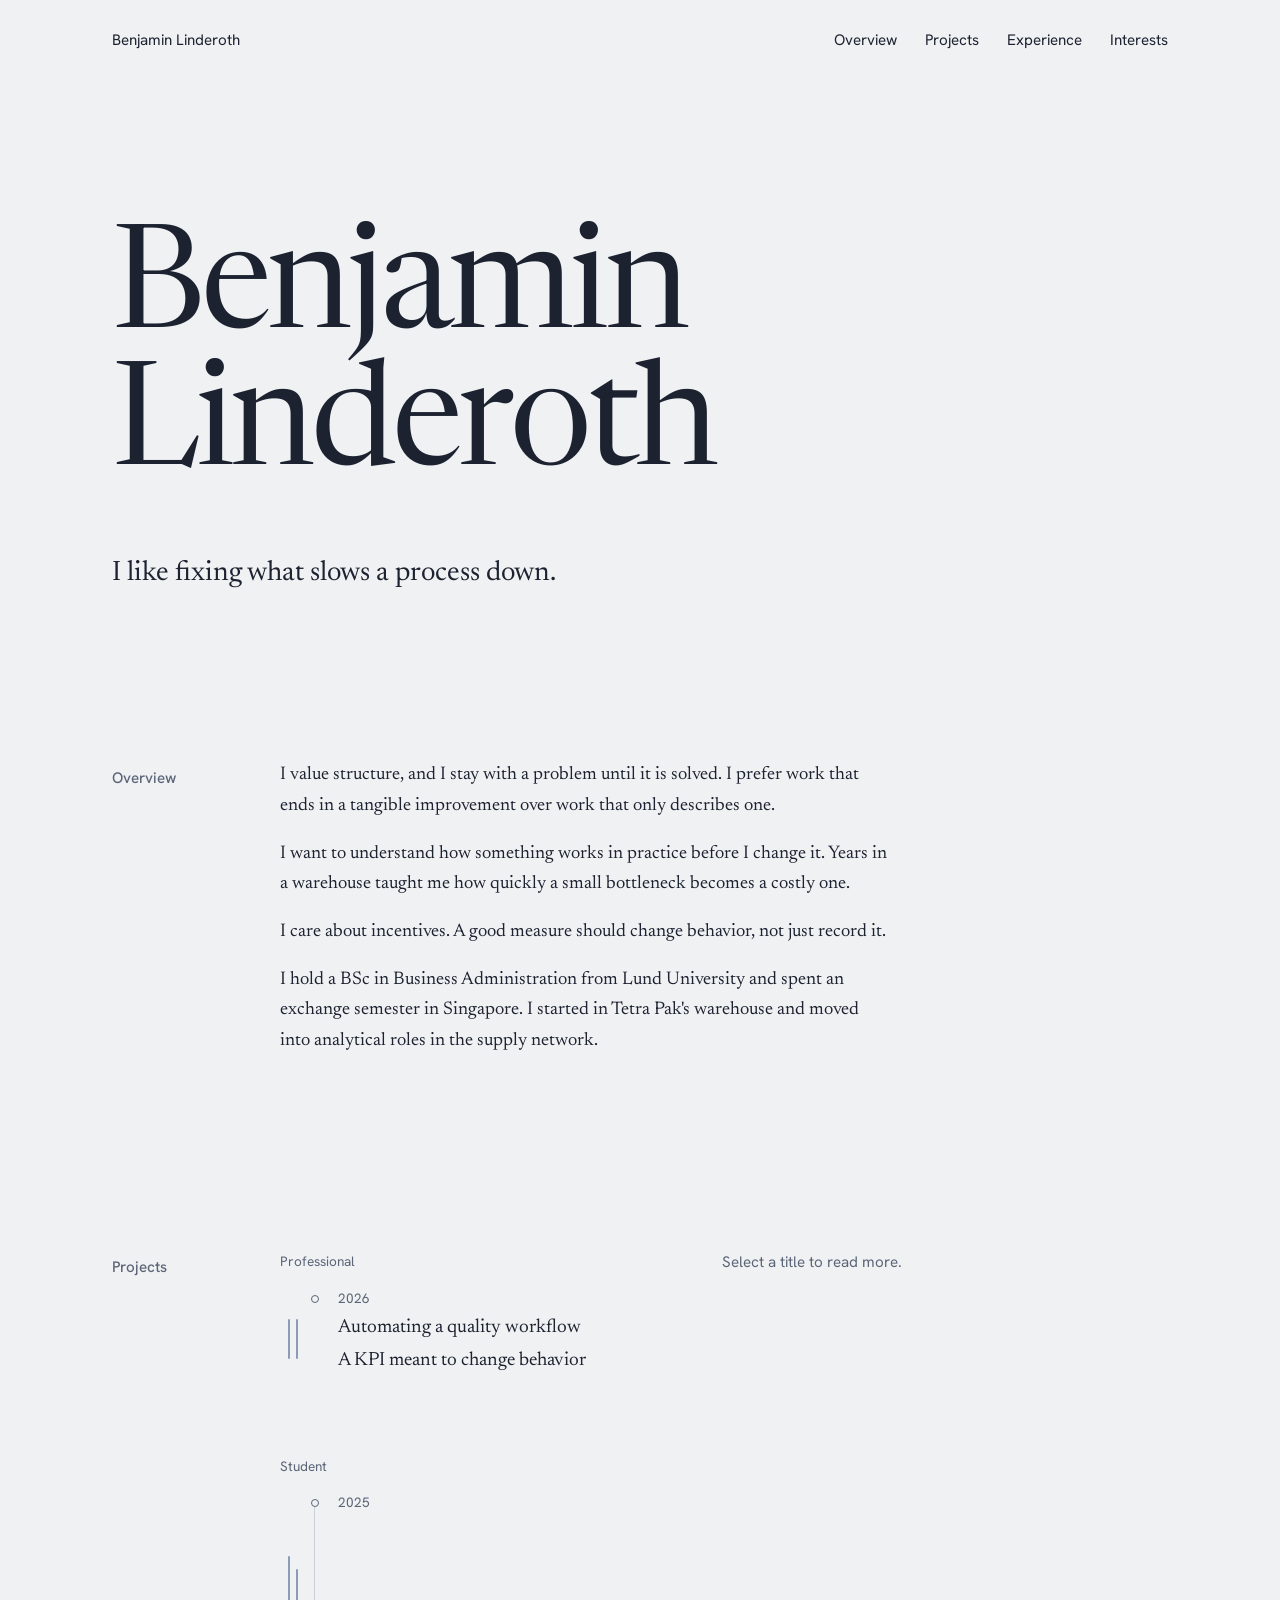
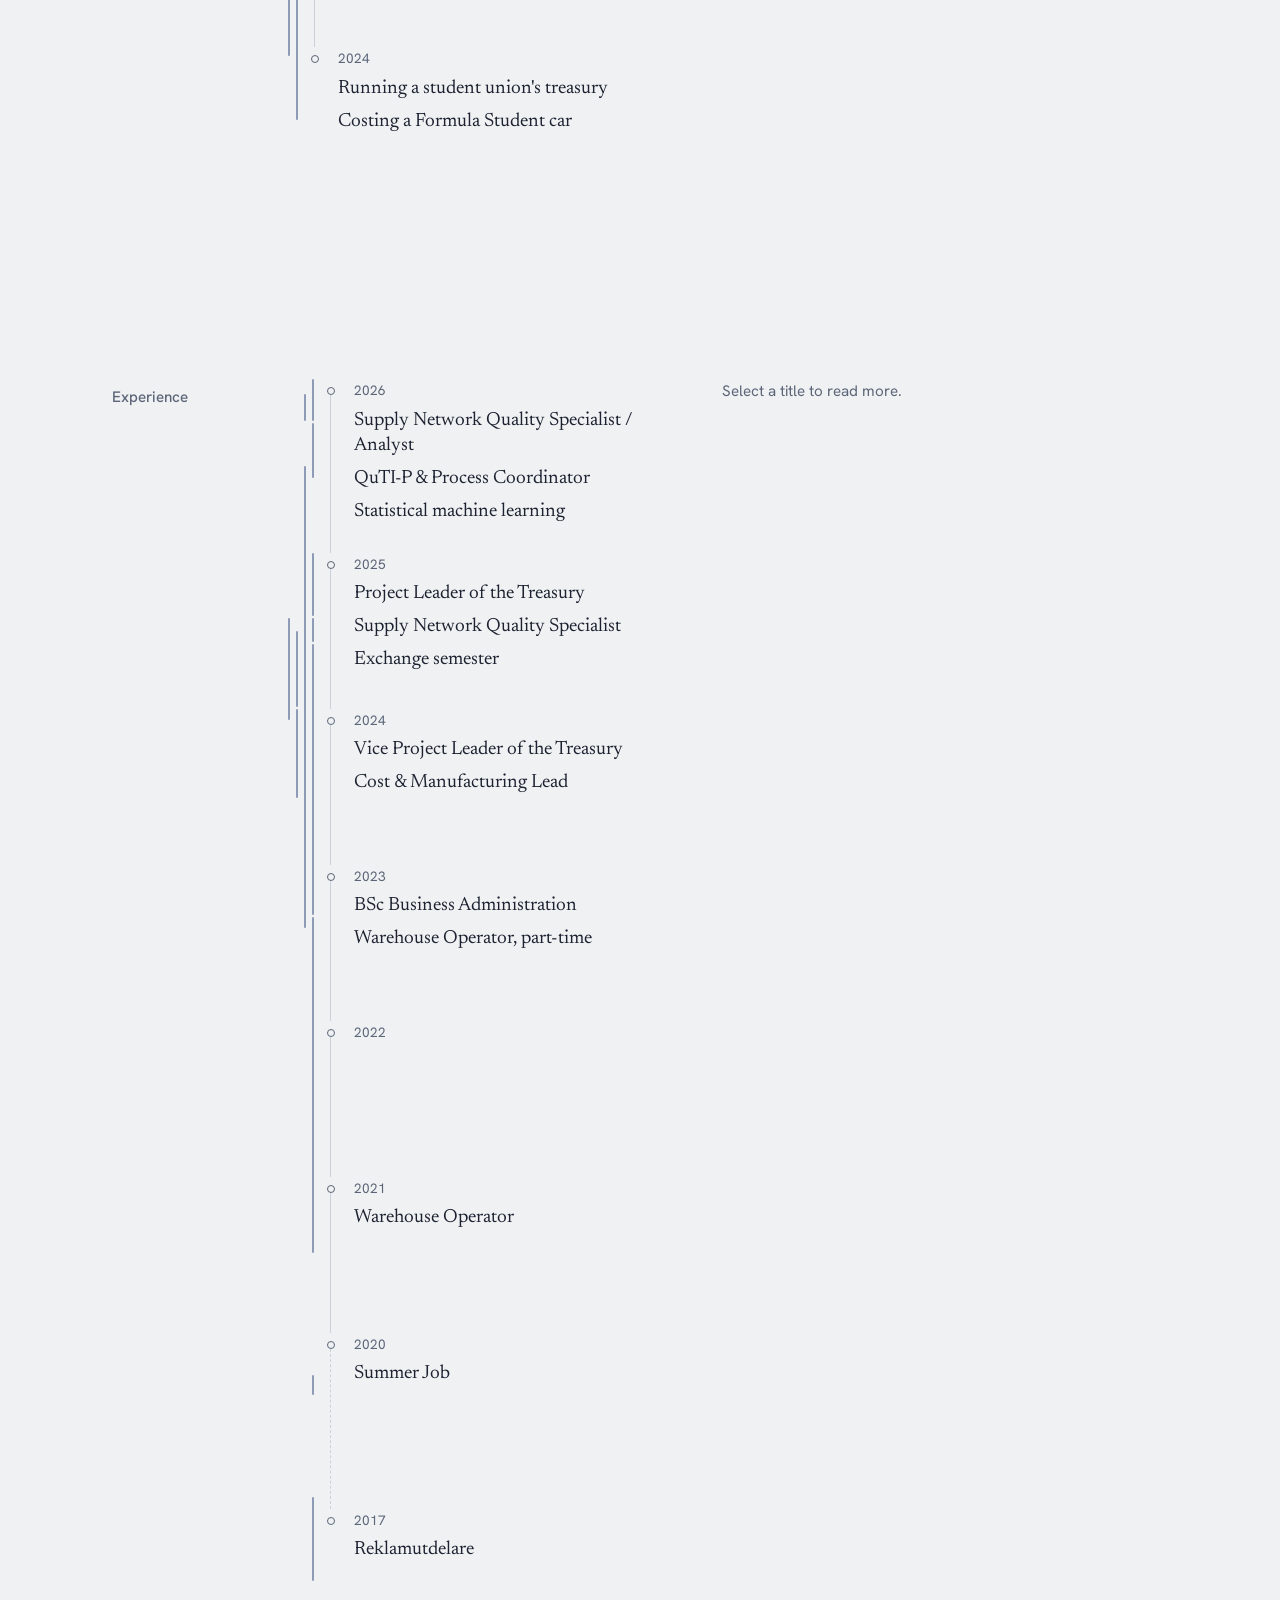
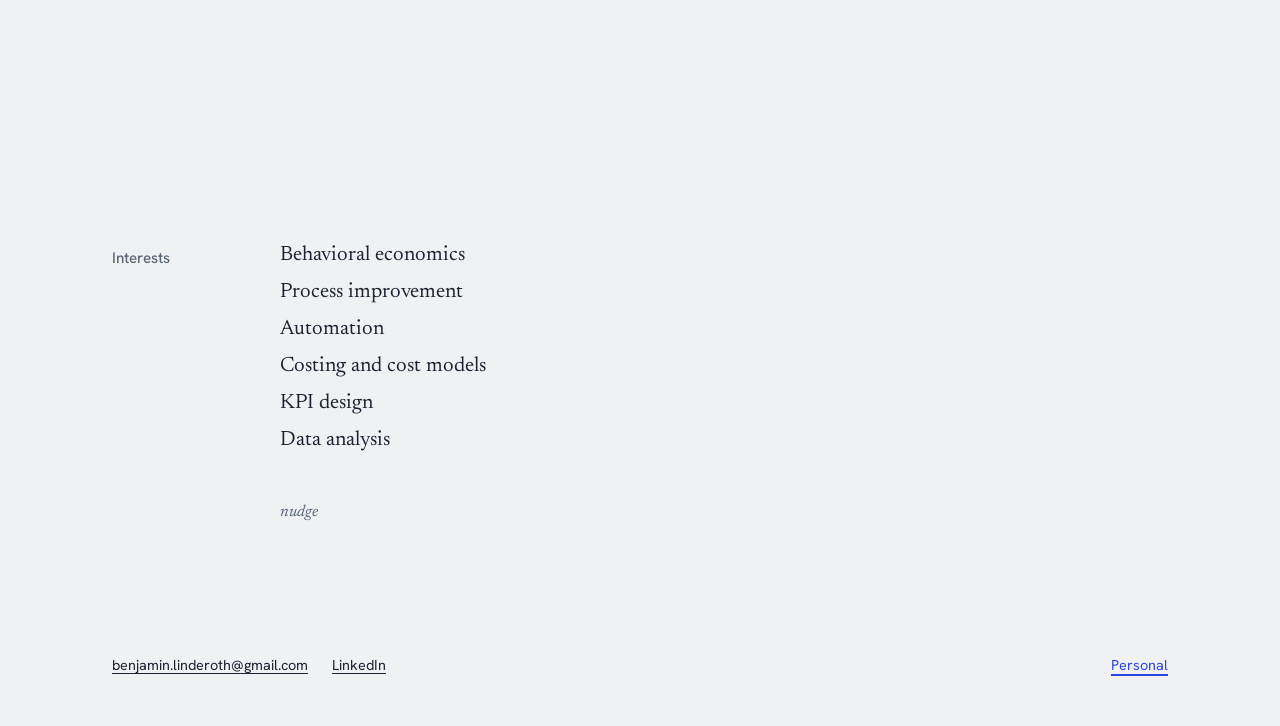
==== index.html @ 878a8398 "Add files via upload" ====
<!DOCTYPE html>
<html lang="en">
<head>
<meta charset="utf-8">
<meta name="viewport" content="width=device-width, initial-scale=1">
<title>Benjamin Linderoth</title>
<meta name="description" content="Benjamin Linderoth. Business Administration graduate working with processes, costing and automation.">

<link rel="preconnect" href="https://fonts.googleapis.com">
<link rel="preconnect" href="https://fonts.gstatic.com" crossorigin>
<link href="https://fonts.googleapis.com/css2?family=Hanken+Grotesk:wght@400;500&family=Newsreader:ital,opsz,wght@0,6..72,300..700;1,6..72,300..700&display=swap" rel="stylesheet">
<link rel="stylesheet" href="style.css">
</head>

<body data-page="home">
<a class="skip" href="#overview">Skip to content</a>
<div class="ring" aria-hidden="true"><i></i></div>

<header>
  <div class="wrap">
    <a href="#top">Benjamin Linderoth</a>
    <nav aria-label="Main">
      <a href="#overview">Overview</a>
      <a href="#projects">Projects</a>
      <a href="#experience">Experience</a>
      <a href="#interests">Interests</a>
    </nav>
  </div>
</header>

<main id="top">
  <section class="hero">
    <div class="wrap">
      <h1 class="name" aria-label="Benjamin Linderoth" data-split>
        <span class="line">Benjamin</span>
        <span class="line">Linderoth</span>
      </h1>
      <p class="lede">I like fixing what slows a process down.</p>
    </div>
  </section>

  <!-- 1. OVERVIEW -->
  <section class="sec" id="overview">
    <div class="wrap">
      <h2>Overview</h2>
      <div class="prose">
        <p>I value structure, and I stay with a problem until it is solved. I prefer work that ends in a tangible improvement over work that only describes one.</p>
        <p>I want to understand how something works in practice before I change it. Years in a warehouse taught me how quickly a small bottleneck becomes a costly one.</p>
        <p>I care about incentives. A good measure should change behavior, not just record it.</p>
        <p>I hold a BSc in Business Administration from Lund University and spent an exchange semester in Singapore. I started in Tetra Pak's warehouse and moved into analytical roles in the supply network.</p>
      </div>
    </div>
  </section>

  <!-- 2. PROJECTS
       Each title needs data-start="YYYY-MM" and data-end="YYYY-MM" (or "present").
       A year with no titles still needs its row, so the duration lines have somewhere to run. -->
  <section class="sec" id="projects">
    <div class="wrap">
      <h2>Projects</h2>
      <div class="panes" data-pane-group>
        <div>
          <p class="group-label">Professional</p>
          <div class="tl-wrap">
          <ol class="tl scaled">
            <li class="tl-year" data-year="2026">
              <p class="tl-label">2026</p>
              <ul class="items">
                <li>
                  <button class="item" aria-expanded="false" aria-controls="d-automation" data-start="2026-06" data-end="2026-09">Automating a quality workflow</button>
                  <div class="detail" id="d-automation">
                  <h3>Automating a quality workflow</h3>
                  <p class="where">Tetra Pak, Supply Network Quality, Jun to Sep 2026</p>
                  <p>One step in the quality workflow was manual and kept producing input errors. On my own initiative I built a script in Python and SAP GUI that removed it.</p>
                  <p>I tested it through several iterations before my colleagues started using it daily. It saves about 40 minutes a day, an estimated SEK 80,000 a year.</p>
              </div>
                </li>
                <li>
                  <button class="item" aria-expanded="false" aria-controls="d-kpi" data-start="2026-06" data-end="2026-09">A KPI meant to change behavior</button>
                  <div class="detail" id="d-kpi">
                  <h3>A KPI meant to change behavior</h3>
                  <p class="where">Tetra Pak, Supply Network Quality, Jun to Sep 2026</p>
                  <p>I mapped the process flow and proposed a new KPI for operators, grounded in behavioral economics. The goal was to raise quality awareness rather than just track a metric.</p>
                  <p>The thinking owes a lot to <em>Nudge</em> by Thaler and Sunstein.</p>
              </div>
                </li>
              </ul>
            </li>
          </ol>
          </div>

          <p class="group-label later">Student</p>
          <div class="tl-wrap">
          <ol class="tl scaled">
            <li class="tl-year" data-year="2025">
              <p class="tl-label">2025</p>
            </li>
            <li class="tl-year" data-year="2024">
              <p class="tl-label">2024</p>
              <ul class="items">
                <li>
                  <button class="item" aria-expanded="false" aria-controls="d-treasury" data-start="2024-06" data-end="2025-06">Running a student union's treasury</button>
                  <div class="detail" id="d-treasury">
                  <h3>Running a student union's treasury</h3>
                  <p class="where">LundaEkonomerna, the Treasury, Jun 2024 to Jun 2025</p>
                  <p>I started as Vice Project Leader in June 2024 and took over as Project Leader in January 2025.</p>
                  <p>I led a team of five handling daily finances, budget tracking and internal controls in Fortnox, for a student union with SEK 10 million in annual revenue.</p>
                  <p>I also started moving the internal documents from Swedish to English, to open the committee to international students.</p>
              </div>
                </li>
                <li>
                  <button class="item" aria-expanded="false" aria-controls="d-formula" data-start="2024-12" data-end="2025-07">Costing a Formula Student car</button>
                  <div class="detail" id="d-formula">
                  <h3>Costing a Formula Student car</h3>
                  <p class="where">Lund Formula Student, Cost &amp; Manufacturing Lead, Dec 2024 to Jul 2025</p>
                  <p>In a team of three, I was mainly responsible for the financial cost models of the 2025 car: 10 sub-assemblies, 460 process steps and 27 manufacturing types.</p>
                  <p>The team's Cost &amp; Manufacturing score rose 20% from the year before. We ranked 10 of 44 at Formula Student Netherlands and 11 of 53 at Formula Student Czech.</p>
              </div>
                </li>
              </ul>
            </li>
          </ol>
          </div>
        </div>
        <div class="pane" aria-live="polite">
          <p class="pane-empty">Select a title to read more.</p>
        </div>
      </div>
    </div>
  </section>

  <!-- 3. EXPERIENCE
       Same format as Projects. -->
  <section class="sec" id="experience">
    <div class="wrap">
      <h2>Experience</h2>
      <div class="panes" data-pane-group>
        <div class="tl-wrap">
        <ol class="tl scaled">
            <li class="tl-year" data-year="2026">
              <p class="tl-label">2026</p>
              <ul class="items">
                <li>
                  <button class="item" aria-expanded="false" aria-controls="e-snqs26" data-start="2026-06" data-end="2026-09">Supply Network Quality Specialist / Analyst</button>
                  <div class="detail" id="e-snqs26">
                  <h3>Supply Network Quality Specialist / Analyst</h3>
                  <p class="where">Tetra Pak, Lund, Jun to Sep 2026</p>
                  <p>Built an automation in Python and SAP GUI that removed a manual step with recurring input errors. It saves about 40 minutes a day.</p>
                  <p>Mapped the process flow and proposed a new KPI, grounded in behavioral economics, to raise quality awareness among operators.</p>
              </div>
                </li>
                <li>
                  <button class="item" aria-expanded="false" aria-controls="e-qutip" data-start="2026-10" data-end="present">QuTI-P &amp; Process Coordinator</button>
                  <div class="detail" id="e-qutip">
                  <h3>QuTI-P &amp; Process Coordinator</h3>
                  <p class="where">Tetra Pak, Lund, Oct 2026 to present, consultant</p>
                  <!-- TODO: add a sentence about the role when you are ready. -->
                  <p>My current role at Tetra Pak.</p>
              </div>
                </li>
                <li>
                  <button class="item" aria-expanded="false" aria-controls="e-linnaeus" data-start="2026-10" data-end="2026-11">Statistical machine learning</button>
                  <div class="detail" id="e-linnaeus">
                  <h3>Statistical machine learning</h3>
                  <p class="where">Linnaeus University, Oct to Nov 2026</p>
                  <p>Course in Statistical machine learning.</p>
              </div>
                </li>
              </ul>
            </li>

            <li class="tl-year" data-year="2025">
              <p class="tl-label">2025</p>
              <ul class="items">
                <li>
                  <button class="item" aria-expanded="false" aria-controls="e-treasury" data-start="2025-01" data-end="2025-06">Project Leader of the Treasury</button>
                  <div class="detail" id="e-treasury">
                  <h3>Project Leader of the Treasury</h3>
                  <p class="where">LundaEkonomerna, Jan to Jun 2025</p>
                  <p>Led a team of five handling daily finances, budget tracking and internal controls in Fortnox, for a student union with SEK 10 million in annual revenue.</p>
                  <p>Started moving the internal documents from Swedish to English to open the committee to international students.</p>
              </div>
                </li>
                <li>
                  <button class="item" aria-expanded="false" aria-controls="e-snqs25" data-start="2025-06" data-end="2025-07">Supply Network Quality Specialist</button>
                  <div class="detail" id="e-snqs25">
                  <h3>Supply Network Quality Specialist</h3>
                  <p class="where">Tetra Pak, Lund, Jun to Jul 2025</p>
                  <p>Reviewed daily quality deviation reports and blocked non-conforming parts in global systems, to keep internal standards and reduce the risk of field failures.</p>
                  <p>Followed up with the engineers responsible at suppliers and documented corrective actions. Also handled the financial side of deviations: invoicing suppliers and crediting customers, checked against purchase orders.</p>
              </div>
                </li>
                <li>
                  <button class="item" aria-expanded="false" aria-controls="e-nus" data-start="2025-08" data-end="2025-12">Exchange semester</button>
                  <div class="detail" id="e-nus">
                  <h3>Exchange semester</h3>
                  <p class="where">National University of Singapore, Business School, Aug to Dec 2025</p>
                  <p>Courses in Business Analytics, Decision Analytics using Spreadsheets, Operations &amp; Technology Management and Financial Markets.</p>
              </div>
                </li>
              </ul>
            </li>

            <li class="tl-year" data-year="2024">
              <p class="tl-label">2024</p>
              <ul class="items">
                <li>
                  <button class="item" aria-expanded="false" aria-controls="e-vice" data-start="2024-06" data-end="2024-12">Vice Project Leader of the Treasury</button>
                  <div class="detail" id="e-vice">
                  <h3>Vice Project Leader of the Treasury</h3>
                  <p class="where">LundaEkonomerna, Jun to Dec 2024</p>
                  <p>Vice Project Leader of the Treasury, before taking over as Project Leader in January 2025.</p>
              </div>
                </li>
                <li>
                  <button class="item" aria-expanded="false" aria-controls="e-cm" data-start="2024-12" data-end="2025-07">Cost &amp; Manufacturing Lead</button>
                  <div class="detail" id="e-cm">
                  <h3>Cost &amp; Manufacturing Lead</h3>
                  <p class="where">Lund Formula Student, Dec 2024 to Jul 2025</p>
                  <p>Part of a team of three responsible for the cost and GWP calculations of the 2025 car, which count for 10% of the total competition points. I was mainly responsible for the financial cost models.</p>
                  <p>The team's average Cost &amp; Manufacturing score rose 20% from the year before.</p>
              </div>
                </li>
              </ul>
            </li>

            <li class="tl-year" data-year="2023">
              <p class="tl-label">2023</p>
              <ul class="items">
                <li>
                  <button class="item" aria-expanded="false" aria-controls="e-bsc" data-start="2023-08" data-end="2026-06">BSc Business Administration</button>
                  <div class="detail" id="e-bsc">
                  <h3>BSc Business Administration</h3>
                  <p class="where">Lund University School of Economics and Management, Aug 2023 to Jun 2026</p>
                  <p>Bachelor of Science in Business and Economics, International Business track.</p>
                  <p>Top grades in accounting, corporate finance, statistics, international economics and Management Control Systems.</p>
              </div>
                </li>
                <li>
                  <button class="item" aria-expanded="false" aria-controls="e-adecco" data-start="2023-09" data-end="2025-05">Warehouse Operator, part-time</button>
                  <div class="detail" id="e-adecco">
                  <h3>Warehouse Operator, part-time</h3>
                  <p class="where">Tetra Pak via Adecco, Sep 2023 to May 2025</p>
                  <p>Part-time warehouse work alongside my studies.</p>
              </div>
                </li>
              </ul>
            </li>

            <li class="tl-year" data-year="2022">
              <p class="tl-label">2022</p>
            </li>

            <li class="tl-year" data-year="2021">
              <p class="tl-label">2021</p>
              <ul class="items">
                <li>
                  <button class="item" aria-expanded="false" aria-controls="e-warehouse" data-start="2021-07" data-end="2023-08">Warehouse Operator</button>
                  <div class="detail" id="e-warehouse">
                  <h3>Warehouse Operator</h3>
                  <p class="where">Tetra Pak, Lund, Jul 2021 to Aug 2023, full-time</p>
                  <p>Handled inbound and outbound deliveries in a customs-certified environment and worked regularly in SAP.</p>
                  <p>Member of a World Class Manufacturing team, using Kaizen to find bottlenecks and improve flows. I was trained in Kaizen and in facilitating information.</p>
                  <p>I educated colleagues about Tetra Pak's upcoming strategy: seven sessions for 30 colleagues.</p>
              </div>
                </li>
              </ul>
            </li>

            <li class="tl-year jump" data-year="2020">
              <p class="tl-label">2020</p>
              <ul class="items">
                <li>
                  <button class="item" aria-expanded="false" aria-controls="e-summer" data-start="2020-07" data-end="2020-08">Summer Job</button>
                  <div class="detail" id="e-summer">
                  <h3>Summer Job</h3>
                  <p class="where">Tetra Pak, Lund, Jul to Aug 2020</p>
                  <!-- TODO: add what you did, if you want to. -->
                  <p>Summer job at Tetra Pak in Lund.</p>
              </div>
                </li>
              </ul>
            </li>

            <li class="tl-year" data-year="2017">
              <p class="tl-label">2017</p>
              <ul class="items">
                <li>
                  <button class="item" aria-expanded="false" aria-controls="e-reklam" data-start="2017-06" data-end="2018-06">Reklamutdelare</button>
                  <div class="detail" id="e-reklam">
                  <h3>Reklamutdelare</h3>
                  <p class="where">Svensk Direktreklam AB, Jun 2017 to Jun 2018</p>
                  <!-- TODO: add a sentence about what you did, if you want one. -->
                  <p>Distributing advertising material.</p>
              </div>
                </li>
              </ul>
            </li>
        </ol>
        </div>
        <div class="pane" aria-live="polite">
          <p class="pane-empty">Select a title to read more.</p>
        </div>
      </div>
    </div>
  </section>

  <!-- 4. INTERESTS -->
  <section class="sec" id="interests">
    <div class="wrap">
      <h2>Interests</h2>
      <div>
        <ul class="interests">
          <li>Behavioral economics</li>
          <li>Process improvement</li>
          <li>Automation</li>
          <li>Costing and cost models</li>
          <li>KPI design</li>
          <li>Data analysis</li>
        </ul>
        <p class="nudge"><a href="personal.html">nudge</a></p>
      </div>
    </div>
  </section>
</main>

<footer>
  <div class="wrap">
    <div class="links">
      <a href="mailto:benjamin.linderoth@gmail.com">benjamin.linderoth@gmail.com</a>
      <a href="https://www.linkedin.com/in/benjaminlinderoth" rel="noopener">LinkedIn</a>
      <!-- TODO: When cv.pdf is uploaded next to index.html, remove the comment markers around the next line.
      <a href="cv.pdf">CV (PDF)</a>
      -->
    </div>
    <a class="personal" href="personal.html">Personal</a>
  </div>
</footer>

<script src="site.js"></script>
</body>
</html>
---- style.css ----
@font-face {
  font-family: "Liberation Mono";
  src: url("fonts/LiberationMono-Regular.woff2") format("woff2");
  font-weight: 400; font-style: normal; font-display: swap;
}

:root {
  --paper: #EFF1F3;
  --ink: #1C2230;
  --muted: #5B6577;
  --accent: #2F45E0;
  --rule: #CBD1DA;
  --serif: "Newsreader", Georgia, "Times New Roman", serif;
  --dur: #8E9BB7;
  --sans: "Hanken Grotesk", system-ui, -apple-system, "Segoe UI", sans-serif;
}

*, *::before, *::after { box-sizing: border-box; }
html { scroll-behavior: smooth; }
body {
  margin: 0;
  background: var(--paper);
  color: var(--ink);
  font-family: var(--serif);
  font-size: 1.15rem;
  line-height: 1.65;
  -webkit-font-smoothing: antialiased;
}

.wrap {
  max-width: 72rem;
  margin: 0 auto;
  padding: 0 clamp(1.25rem, 5vw, 3rem);
}

a { color: inherit; text-decoration-thickness: 1px; text-underline-offset: 0.2em; }
a:hover { color: var(--accent); }
a:focus-visible, button:focus-visible {
  outline: 2px solid var(--accent);
  outline-offset: 3px;
  border-radius: 2px;
}

.skip {
  position: absolute; left: -999px; top: 0;
  background: var(--ink); color: var(--paper);
  padding: 0.6rem 1rem; font-family: var(--sans); font-size: 0.9rem;
}
.skip:focus { left: 1rem; top: 1rem; z-index: 10; }

/* Header */
header .wrap {
  display: flex; justify-content: space-between; align-items: baseline;
  padding-top: 1.75rem; padding-bottom: 1.75rem;
  font-family: var(--sans); font-size: 0.95rem;
}
header nav { display: flex; gap: clamp(0.9rem, 3vw, 1.75rem); flex-wrap: wrap; justify-content: flex-end; }
header a { text-decoration: none; }
header a:hover { color: var(--accent); }

/* Hero */
.hero { padding: clamp(4rem, 12vw, 9rem) 0 clamp(2.5rem, 7vw, 5rem); }
.name {
  margin: 0;
  font-weight: 380;
  font-size: clamp(3.4rem, 12vw, 9rem);
  line-height: 0.95;
  letter-spacing: -0.03em;
}
.name .line { display: block; white-space: nowrap; }
.name .ch {
  display: inline-block;
  --t: 0;
  translate: 0 calc(var(--t) * -0.1em);
  color: color-mix(in srgb, var(--accent) calc(var(--t) * 100%), var(--ink));
  animation: rise 0.9s cubic-bezier(0.2, 0.7, 0.2, 1) both;
  animation-delay: calc(var(--i) * 45ms + 150ms);
  transition: translate 0.25s ease-out, color 0.25s ease-out;
}
@keyframes rise {
  from { transform: translateY(0.35em); opacity: 0; }
  to   { transform: none; opacity: 1; }
}
.lede {
  margin: clamp(2rem, 5vw, 3.5rem) 0 0;
  max-width: 34rem;
  font-size: clamp(1.4rem, 3vw, 1.75rem);
  line-height: 1.35;
}

/* Sections: label on the left, content to its right */
.sec { padding: clamp(3rem, 7vw, 5.5rem) 0; }
.sec > .wrap {
  display: grid;
  grid-template-columns: 8.5rem minmax(0, 1fr);
  gap: 2rem;
}
.sec h2 {
  margin: 0.35rem 0 0;
  font-family: var(--sans);
  font-weight: 500;
  font-size: 0.95rem;
  color: var(--muted);
}
.prose { max-width: 38rem; }
.prose p { margin: 0 0 1.1rem; }

/* Title list + detail pane (Projects and Experience) */
.panes {
  display: grid;
  grid-template-columns: minmax(0, 0.9fr) minmax(0, 1.1fr);
  gap: clamp(2rem, 6vw, 5rem);
  align-items: start;
}
.group-label {
  margin: 0 0 0.9rem;
  font-family: var(--sans);
  font-size: 0.85rem;
  color: var(--muted);
}
.group-label.later { margin-top: 2.5rem; }
.items { list-style: none; margin: 0; padding: 0; }
.items li { margin: 0 0 0.85rem; }
.item {
  display: block;
  background: none; border: 0; padding: 0;
  font: inherit; font-size: 1.35rem; line-height: 1.3;
  color: var(--ink); text-align: left; cursor: pointer;
  transition: color 0.2s, translate 0.25s cubic-bezier(0.2, 0.7, 0.2, 1);
}
.item:hover { color: var(--accent); }
.item[aria-expanded="true"] { color: var(--accent); translate: 0.5rem 0; }

.pane { position: sticky; top: 2rem; max-width: 30rem; min-height: 6rem; }
.pane-empty { margin: 0; font-family: var(--sans); font-size: 0.95rem; color: var(--muted); }
.pane.swap > * { animation: fadein 0.35s ease-out both; }
@keyframes fadein { from { opacity: 0; translate: 0 0.4rem; } to { opacity: 1; translate: 0 0; } }
.pane h3 { margin: 0; font-size: 1.75rem; font-weight: 450; line-height: 1.2; letter-spacing: -0.01em; }
.where { margin: 0.4rem 0 1rem; font-family: var(--sans); font-size: 0.9rem; color: var(--muted); }
.pane p, .detail p { margin: 0 0 0.8rem; }

.detail { display: none; }
.detail h3 { display: none; }

/* Timeline */
.tl { list-style: none; margin: 0; padding: 0 0 0 1.5rem; }
.tl-year { position: relative; --gap: 1.75rem; margin: 0 0 var(--gap); }
.tl-year::before {
  content: ""; position: absolute;
  left: calc(-1.5rem - 3.5px); top: 0.5rem;
  width: 8px; height: 8px; border-radius: 50%;
  background: var(--paper); border: 1.5px solid var(--muted);
  z-index: 1;
}
.tl-year::after {
  content: ""; position: absolute;
  left: -1.5rem; top: 1rem; bottom: calc(var(--gap) * -1);
  border-left: 1px solid var(--rule);
}
.tl-year:last-child::after { display: none; }
.tl-year.jump { --gap: 3rem; }
.tl-year.jump::after { border-left-style: dashed; }
.tl-label { margin: 0 0 0.45rem; font-family: var(--sans); font-size: 0.85rem; color: var(--muted); }
.tl .items li { margin-bottom: 0.5rem; }
.tl .item { font-size: 1.2rem; }

/* Interests */
.interests { list-style: none; margin: 0; padding: 0; max-width: 38rem; }
.interests li { margin: 0 0 0.5rem; font-size: 1.3rem; line-height: 1.4; }
.nudge { margin: 2.75rem 0 0; font-size: 1rem; font-style: italic; }
.nudge a { color: var(--muted); text-decoration: none; }
.nudge a:hover { color: var(--accent); text-decoration: underline; }

/* Footer */
footer .wrap {
  display: flex; justify-content: space-between; flex-wrap: wrap; gap: 0.75rem 2rem;
  padding-top: 2.5rem; padding-bottom: 3rem;
  font-family: var(--sans); font-size: 0.9rem; color: var(--muted);
}
footer .links { display: flex; gap: 1.5rem; flex-wrap: wrap; }
footer a { color: var(--ink); }
footer a:hover { color: var(--accent); }
footer a.personal {
  color: var(--accent);
  text-decoration: underline;
  text-decoration-thickness: 1.5px;
  text-underline-offset: 0.25em;
}

/* Personal page: inverted colors and a monospaced font */
.personal-page {
  --paper: #161B26;
  --ink: #E8EBF0;
  --muted: #98A2B3;
  --accent: #8E9CFF;
  --rule: #343C4C;
  --serif: "Liberation Mono", "Courier New", monospace;
  --sans: "Liberation Mono", "Courier New", monospace;
  color-scheme: dark;
  font-size: 1rem;
}
.personal-page .ring.link i { background: rgba(142, 156, 255, 0.15); }
.personal-page .item { font-size: 1.1rem; }
.personal-page .pane h3 { font-size: 1.4rem; letter-spacing: 0; }
.personal-page .hero { padding-bottom: 2rem; }
.personal-page .name { font-size: clamp(2.6rem, 9vw, 6rem); letter-spacing: -0.02em; }
.entries { list-style: none; margin: 2rem 0 0; padding: 0; max-width: 38rem; }
.entries li { margin: 0 0 1.6rem; }
.entries .kind { display: block; font-family: var(--sans); font-size: 0.85rem; color: var(--muted); }
.entries .entry-title { font-size: 1.35rem; }
.entries .entry-note { display: block; margin-top: 0.15rem; color: var(--muted); }
.empty { color: var(--muted); margin: 2rem 0 0; }

/* Cursor ring */
.ring {
  position: fixed; left: 0; top: 0;
  width: 30px; height: 30px; margin: -15px 0 0 -15px;
  pointer-events: none; z-index: 20;
  opacity: 0; transition: opacity 0.3s;
}
.ring.on { opacity: 1; }
.ring i {
  display: block; width: 100%; height: 100%;
  border: 1.5px solid var(--accent);
  border-radius: 50%;
  transition: transform 0.25s cubic-bezier(0.2, 0.7, 0.2, 1), background-color 0.25s;
}
.ring.link i { transform: scale(1.7); background: rgba(47, 69, 224, 0.1); }
.ring.down i { transform: scale(0.8); }

/* Narrow screens: details open under the title instead of on the right */
@media (max-width: 800px) {
  .sec > .wrap { grid-template-columns: minmax(0, 1fr); gap: 1.25rem; }
  .panes { grid-template-columns: minmax(0, 1fr); }
  .pane { display: none; }
  .items li.open .detail {
    display: block;
    margin: 0.75rem 0 1.5rem;
    padding-left: 1rem;
    border-left: 1px solid var(--rule);
  }
  .item[aria-expanded="true"] { translate: 0 0; }
}

@media (prefers-reduced-motion: reduce) {
  html { scroll-behavior: auto; }
  .name .ch { animation: none; transition: none; }
  .pane.swap > * { animation: none; }
  .item { transition: color 0.2s; }
  .ring { display: none; }
}
@media (hover: none), (pointer: coarse) {
  .ring { display: none; }
}

/* Pictures inside entry text (Personal timeline) */
.pane figure, .detail figure { margin: 1.25rem 0; }
.pane figure img, .detail figure img { display: block; max-width: 100%; height: auto; }
.pane figcaption, .detail figcaption {
  margin-top: 0.4rem;
  font-family: var(--sans); font-size: 0.85rem; color: var(--muted);
}
.ph-box {
  display: grid; place-items: center;
  aspect-ratio: 3 / 2; width: 100%;
  border: 1px dashed var(--muted);
  font-family: var(--sans); font-size: 0.9rem; color: var(--muted);
}
.personal-page .intro { max-width: 38rem; margin: 0 0 2.5rem; }

/* Duration lines beside the Projects and Experience timelines */
.tl-wrap { position: relative; }
.dur-layer { position: absolute; left: 0; top: 0; }
.dur {
  position: absolute; width: 2px; border-radius: 1px;
  background: var(--dur);
  transition: background-color 0.2s;
}
.dur.hl, .dur.active { background: var(--accent); }
.tl.scaled .tl-year { min-height: 8rem; }
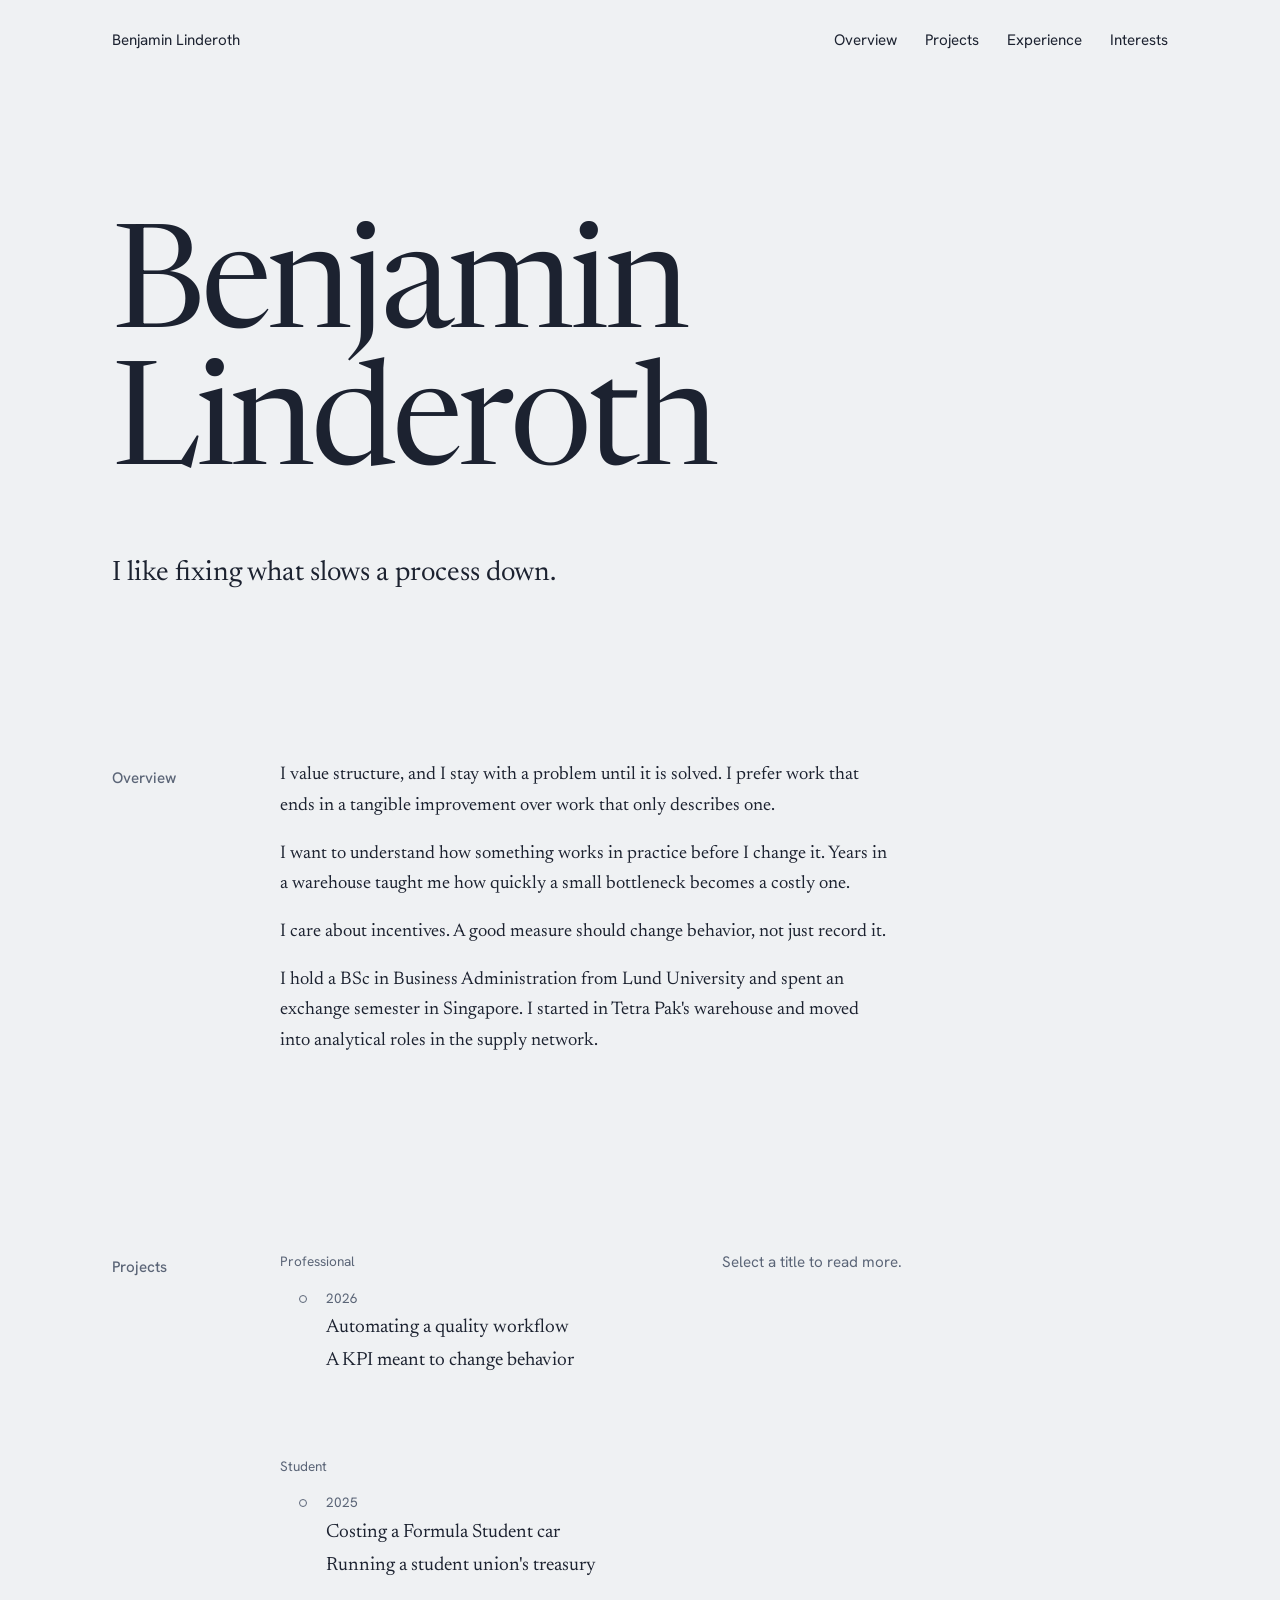
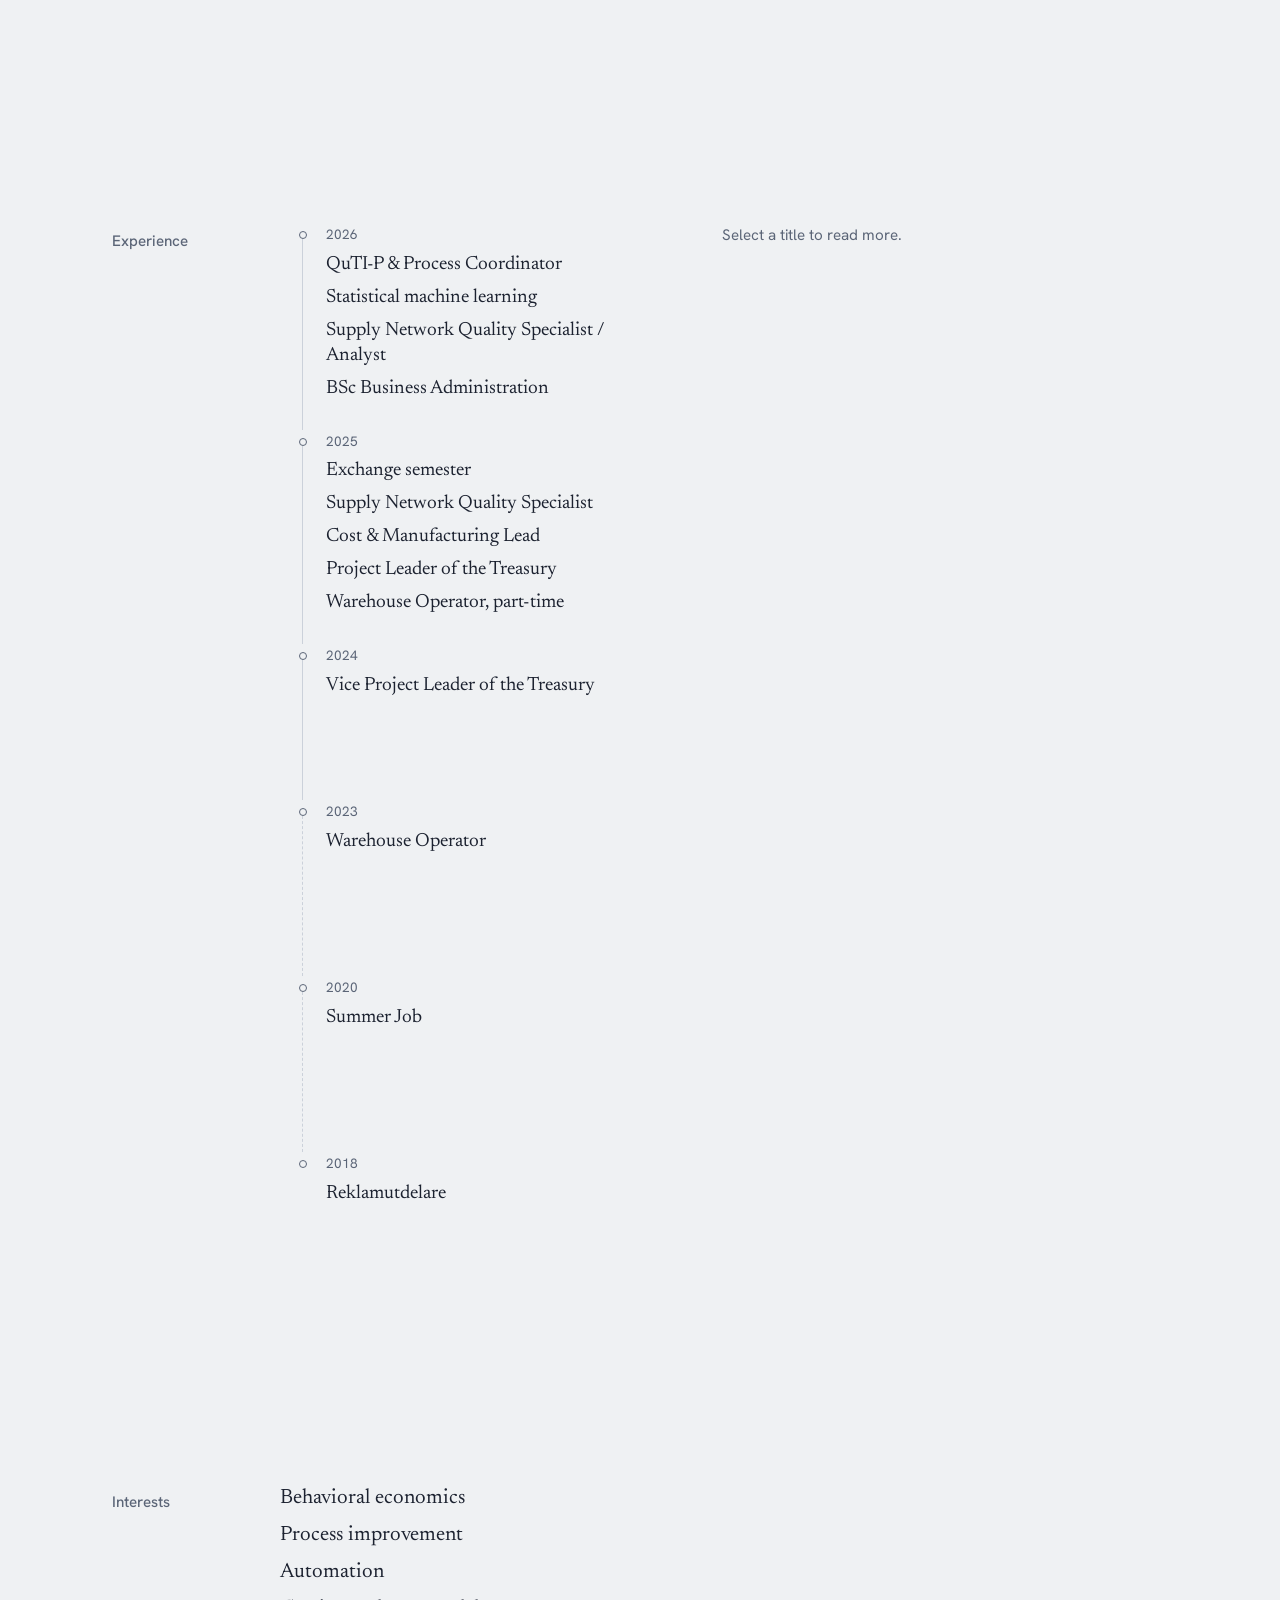
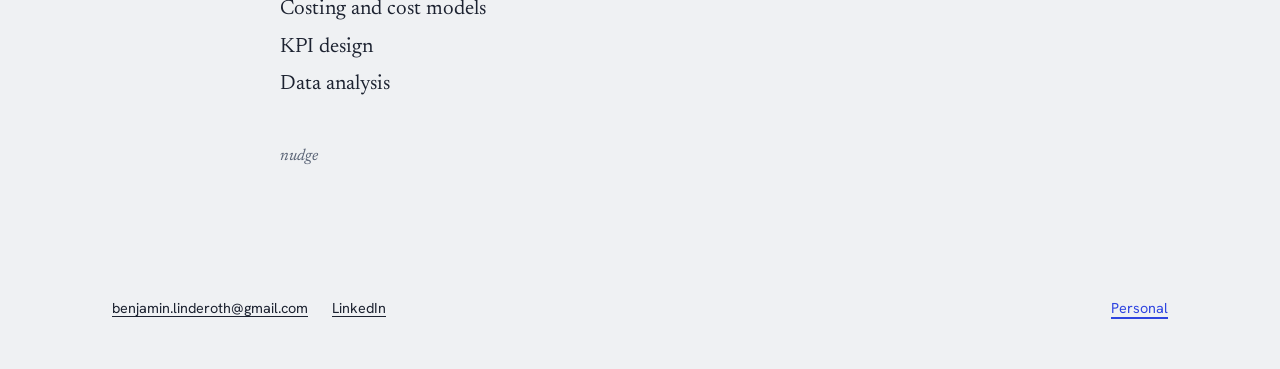
==== commit a2f89b44: "Add files via upload" ====
--- a/index.html
+++ b/index.html
@@ -53,8 +53,8 @@
   </section>
 
   <!-- 2. PROJECTS
-       Each title needs data-start="YYYY-MM" and data-end="YYYY-MM" (or "present").
-       A year with no titles still needs its row, so the duration lines have somewhere to run. -->
+       Titles sit under the year they ended. Each title needs data-start="YYYY-MM"
+       and data-end="YYYY-MM" (or "present"). Years in between are added automatically. -->
   <section class="sec" id="projects">
     <div class="wrap">
       <h2>Projects</h2>
@@ -69,20 +69,20 @@
                 <li>
                   <button class="item" aria-expanded="false" aria-controls="d-automation" data-start="2026-06" data-end="2026-09">Automating a quality workflow</button>
                   <div class="detail" id="d-automation">
-                  <h3>Automating a quality workflow</h3>
-                  <p class="where">Tetra Pak, Supply Network Quality, Jun to Sep 2026</p>
-                  <p>One step in the quality workflow was manual and kept producing input errors. On my own initiative I built a script in Python and SAP GUI that removed it.</p>
-                  <p>I tested it through several iterations before my colleagues started using it daily. It saves about 40 minutes a day, an estimated SEK 80,000 a year.</p>
-              </div>
+                    <h3>Automating a quality workflow</h3>
+                    <p class="where">Tetra Pak, Supply Network Quality, Jun to Sep 2026</p>
+                    <p>One step in the quality workflow was manual and kept producing input errors. On my own initiative I built a script in Python and SAP GUI that removed it.</p>
+                    <p>I tested it through several iterations before my colleagues started using it daily. It saves about 40 minutes a day, an estimated SEK 80,000 a year.</p>
+                  </div>
                 </li>
                 <li>
                   <button class="item" aria-expanded="false" aria-controls="d-kpi" data-start="2026-06" data-end="2026-09">A KPI meant to change behavior</button>
                   <div class="detail" id="d-kpi">
-                  <h3>A KPI meant to change behavior</h3>
-                  <p class="where">Tetra Pak, Supply Network Quality, Jun to Sep 2026</p>
-                  <p>I mapped the process flow and proposed a new KPI for operators, grounded in behavioral economics. The goal was to raise quality awareness rather than just track a metric.</p>
-                  <p>The thinking owes a lot to <em>Nudge</em> by Thaler and Sunstein.</p>
-              </div>
+                    <h3>A KPI meant to change behavior</h3>
+                    <p class="where">Tetra Pak, Supply Network Quality, Jun to Sep 2026</p>
+                    <p>I mapped the process flow and proposed a new KPI for operators, grounded in behavioral economics. The goal was to raise quality awareness rather than just track a metric.</p>
+                    <p>The thinking owes a lot to <em>Nudge</em> by Thaler and Sunstein.</p>
+                  </div>
                 </li>
               </ul>
             </li>
@@ -94,28 +94,25 @@
           <ol class="tl scaled">
             <li class="tl-year" data-year="2025">
               <p class="tl-label">2025</p>
-            </li>
-            <li class="tl-year" data-year="2024">
-              <p class="tl-label">2024</p>
-              <ul class="items">
+              <ul class="items">
+                <li>
+                  <button class="item" aria-expanded="false" aria-controls="d-formula" data-start="2024-12" data-end="2025-07">Costing a Formula Student car</button>
+                  <div class="detail" id="d-formula">
+                    <h3>Costing a Formula Student car</h3>
+                    <p class="where">Lund Formula Student, Cost &amp; Manufacturing Lead, Dec 2024 to Jul 2025</p>
+                    <p>In a team of three, I was mainly responsible for the financial cost models of the 2025 car: 10 sub-assemblies, 460 process steps and 27 manufacturing types.</p>
+                    <p>The team's Cost &amp; Manufacturing score rose 20% from the year before. We ranked 10 of 44 at Formula Student Netherlands and 11 of 53 at Formula Student Czech.</p>
+                  </div>
+                </li>
                 <li>
                   <button class="item" aria-expanded="false" aria-controls="d-treasury" data-start="2024-06" data-end="2025-06">Running a student union's treasury</button>
                   <div class="detail" id="d-treasury">
-                  <h3>Running a student union's treasury</h3>
-                  <p class="where">LundaEkonomerna, the Treasury, Jun 2024 to Jun 2025</p>
-                  <p>I started as Vice Project Leader in June 2024 and took over as Project Leader in January 2025.</p>
-                  <p>I led a team of five handling daily finances, budget tracking and internal controls in Fortnox, for a student union with SEK 10 million in annual revenue.</p>
-                  <p>I also started moving the internal documents from Swedish to English, to open the committee to international students.</p>
-              </div>
-                </li>
-                <li>
-                  <button class="item" aria-expanded="false" aria-controls="d-formula" data-start="2024-12" data-end="2025-07">Costing a Formula Student car</button>
-                  <div class="detail" id="d-formula">
-                  <h3>Costing a Formula Student car</h3>
-                  <p class="where">Lund Formula Student, Cost &amp; Manufacturing Lead, Dec 2024 to Jul 2025</p>
-                  <p>In a team of three, I was mainly responsible for the financial cost models of the 2025 car: 10 sub-assemblies, 460 process steps and 27 manufacturing types.</p>
-                  <p>The team's Cost &amp; Manufacturing score rose 20% from the year before. We ranked 10 of 44 at Formula Student Netherlands and 11 of 53 at Formula Student Czech.</p>
-              </div>
+                    <h3>Running a student union's treasury</h3>
+                    <p class="where">LundaEkonomerna, the Treasury, Jun 2024 to Jun 2025</p>
+                    <p>I started as Vice Project Leader in June 2024 and took over as Project Leader in January 2025.</p>
+                    <p>I led a team of five handling daily finances, budget tracking and internal controls in Fortnox, for a student union with SEK 10 million in annual revenue.</p>
+                    <p>I also started moving the internal documents from Swedish to English, to open the committee to international students.</p>
+                  </div>
                 </li>
               </ul>
             </li>
@@ -130,7 +127,7 @@
   </section>
 
   <!-- 3. EXPERIENCE
-       Same format as Projects. -->
+       Same format as Projects: each title sits under the year it ended. -->
   <section class="sec" id="experience">
     <div class="wrap">
       <h2>Experience</h2>
@@ -141,30 +138,39 @@
               <p class="tl-label">2026</p>
               <ul class="items">
                 <li>
+                  <button class="item" aria-expanded="false" aria-controls="e-qutip" data-start="2026-10" data-end="present">QuTI-P &amp; Process Coordinator</button>
+                  <div class="detail" id="e-qutip">
+                    <h3>QuTI-P &amp; Process Coordinator</h3>
+                    <p class="where">Tetra Pak, Lund, Oct 2026 to present, consultant</p>
+                    <!-- TODO: add a sentence about the role when you are ready. -->
+                    <p>My current role at Tetra Pak.</p>
+                  </div>
+                </li>
+                <li>
+                  <button class="item" aria-expanded="false" aria-controls="e-linnaeus" data-start="2026-10" data-end="2026-11">Statistical machine learning</button>
+                  <div class="detail" id="e-linnaeus">
+                    <h3>Statistical machine learning</h3>
+                    <p class="where">Linnaeus University, Oct to Nov 2026</p>
+                    <p>Course in Statistical machine learning.</p>
+                  </div>
+                </li>
+                <li>
                   <button class="item" aria-expanded="false" aria-controls="e-snqs26" data-start="2026-06" data-end="2026-09">Supply Network Quality Specialist / Analyst</button>
                   <div class="detail" id="e-snqs26">
-                  <h3>Supply Network Quality Specialist / Analyst</h3>
-                  <p class="where">Tetra Pak, Lund, Jun to Sep 2026</p>
-                  <p>Built an automation in Python and SAP GUI that removed a manual step with recurring input errors. It saves about 40 minutes a day.</p>
-                  <p>Mapped the process flow and proposed a new KPI, grounded in behavioral economics, to raise quality awareness among operators.</p>
-              </div>
-                </li>
-                <li>
-                  <button class="item" aria-expanded="false" aria-controls="e-qutip" data-start="2026-10" data-end="present">QuTI-P &amp; Process Coordinator</button>
-                  <div class="detail" id="e-qutip">
-                  <h3>QuTI-P &amp; Process Coordinator</h3>
-                  <p class="where">Tetra Pak, Lund, Oct 2026 to present, consultant</p>
-                  <!-- TODO: add a sentence about the role when you are ready. -->
-                  <p>My current role at Tetra Pak.</p>
-              </div>
-                </li>
-                <li>
-                  <button class="item" aria-expanded="false" aria-controls="e-linnaeus" data-start="2026-10" data-end="2026-11">Statistical machine learning</button>
-                  <div class="detail" id="e-linnaeus">
-                  <h3>Statistical machine learning</h3>
-                  <p class="where">Linnaeus University, Oct to Nov 2026</p>
-                  <p>Course in Statistical machine learning.</p>
-              </div>
+                    <h3>Supply Network Quality Specialist / Analyst</h3>
+                    <p class="where">Tetra Pak, Lund, Jun to Sep 2026</p>
+                    <p>Built an automation in Python and SAP GUI that removed a manual step with recurring input errors. It saves about 40 minutes a day.</p>
+                    <p>Mapped the process flow and proposed a new KPI, grounded in behavioral economics, to raise quality awareness among operators.</p>
+                  </div>
+                </li>
+                <li>
+                  <button class="item" aria-expanded="false" aria-controls="e-bsc" data-start="2023-08" data-end="2026-06">BSc Business Administration</button>
+                  <div class="detail" id="e-bsc">
+                    <h3>BSc Business Administration</h3>
+                    <p class="where">Lund University School of Economics and Management, Aug 2023 to Jun 2026</p>
+                    <p>Bachelor of Science in Business and Economics, International Business track.</p>
+                    <p>Top grades in accounting, corporate finance, statistics, international economics and Management Control Systems.</p>
+                  </div>
                 </li>
               </ul>
             </li>
@@ -173,30 +179,47 @@
               <p class="tl-label">2025</p>
               <ul class="items">
                 <li>
+                  <button class="item" aria-expanded="false" aria-controls="e-nus" data-start="2025-08" data-end="2025-12">Exchange semester</button>
+                  <div class="detail" id="e-nus">
+                    <h3>Exchange semester</h3>
+                    <p class="where">National University of Singapore, Business School, Aug to Dec 2025</p>
+                    <p>Courses in Business Analytics, Decision Analytics using Spreadsheets, Operations &amp; Technology Management and Financial Markets.</p>
+                  </div>
+                </li>
+                <li>
+                  <button class="item" aria-expanded="false" aria-controls="e-snqs25" data-start="2025-06" data-end="2025-07">Supply Network Quality Specialist</button>
+                  <div class="detail" id="e-snqs25">
+                    <h3>Supply Network Quality Specialist</h3>
+                    <p class="where">Tetra Pak, Lund, Jun to Jul 2025</p>
+                    <p>Reviewed daily quality deviation reports and blocked non-conforming parts in global systems, to keep internal standards and reduce the risk of field failures.</p>
+                    <p>Followed up with the engineers responsible at suppliers and documented corrective actions. Also handled the financial side of deviations: invoicing suppliers and crediting customers, checked against purchase orders.</p>
+                  </div>
+                </li>
+                <li>
+                  <button class="item" aria-expanded="false" aria-controls="e-cm" data-start="2024-12" data-end="2025-07">Cost &amp; Manufacturing Lead</button>
+                  <div class="detail" id="e-cm">
+                    <h3>Cost &amp; Manufacturing Lead</h3>
+                    <p class="where">Lund Formula Student, Dec 2024 to Jul 2025</p>
+                    <p>Part of a team of three responsible for the cost and GWP calculations of the 2025 car, which count for 10% of the total competition points. I was mainly responsible for the financial cost models.</p>
+                    <p>The team's average Cost &amp; Manufacturing score rose 20% from the year before.</p>
+                  </div>
+                </li>
+                <li>
                   <button class="item" aria-expanded="false" aria-controls="e-treasury" data-start="2025-01" data-end="2025-06">Project Leader of the Treasury</button>
                   <div class="detail" id="e-treasury">
-                  <h3>Project Leader of the Treasury</h3>
-                  <p class="where">LundaEkonomerna, Jan to Jun 2025</p>
-                  <p>Led a team of five handling daily finances, budget tracking and internal controls in Fortnox, for a student union with SEK 10 million in annual revenue.</p>
-                  <p>Started moving the internal documents from Swedish to English to open the committee to international students.</p>
-              </div>
-                </li>
-                <li>
-                  <button class="item" aria-expanded="false" aria-controls="e-snqs25" data-start="2025-06" data-end="2025-07">Supply Network Quality Specialist</button>
-                  <div class="detail" id="e-snqs25">
-                  <h3>Supply Network Quality Specialist</h3>
-                  <p class="where">Tetra Pak, Lund, Jun to Jul 2025</p>
-                  <p>Reviewed daily quality deviation reports and blocked non-conforming parts in global systems, to keep internal standards and reduce the risk of field failures.</p>
-                  <p>Followed up with the engineers responsible at suppliers and documented corrective actions. Also handled the financial side of deviations: invoicing suppliers and crediting customers, checked against purchase orders.</p>
-              </div>
-                </li>
-                <li>
-                  <button class="item" aria-expanded="false" aria-controls="e-nus" data-start="2025-08" data-end="2025-12">Exchange semester</button>
-                  <div class="detail" id="e-nus">
-                  <h3>Exchange semester</h3>
-                  <p class="where">National University of Singapore, Business School, Aug to Dec 2025</p>
-                  <p>Courses in Business Analytics, Decision Analytics using Spreadsheets, Operations &amp; Technology Management and Financial Markets.</p>
-              </div>
+                    <h3>Project Leader of the Treasury</h3>
+                    <p class="where">LundaEkonomerna, Jan to Jun 2025</p>
+                    <p>Led a team of five handling daily finances, budget tracking and internal controls in Fortnox, for a student union with SEK 10 million in annual revenue.</p>
+                    <p>Started moving the internal documents from Swedish to English to open the committee to international students.</p>
+                  </div>
+                </li>
+                <li>
+                  <button class="item" aria-expanded="false" aria-controls="e-adecco" data-start="2023-09" data-end="2025-05">Warehouse Operator, part-time</button>
+                  <div class="detail" id="e-adecco">
+                    <h3>Warehouse Operator, part-time</h3>
+                    <p class="where">Tetra Pak via Adecco, Sep 2023 to May 2025</p>
+                    <p>Part-time warehouse work alongside my studies.</p>
+                  </div>
                 </li>
               </ul>
             </li>
@@ -207,19 +230,10 @@
                 <li>
                   <button class="item" aria-expanded="false" aria-controls="e-vice" data-start="2024-06" data-end="2024-12">Vice Project Leader of the Treasury</button>
                   <div class="detail" id="e-vice">
-                  <h3>Vice Project Leader of the Treasury</h3>
-                  <p class="where">LundaEkonomerna, Jun to Dec 2024</p>
-                  <p>Vice Project Leader of the Treasury, before taking over as Project Leader in January 2025.</p>
-              </div>
-                </li>
-                <li>
-                  <button class="item" aria-expanded="false" aria-controls="e-cm" data-start="2024-12" data-end="2025-07">Cost &amp; Manufacturing Lead</button>
-                  <div class="detail" id="e-cm">
-                  <h3>Cost &amp; Manufacturing Lead</h3>
-                  <p class="where">Lund Formula Student, Dec 2024 to Jul 2025</p>
-                  <p>Part of a team of three responsible for the cost and GWP calculations of the 2025 car, which count for 10% of the total competition points. I was mainly responsible for the financial cost models.</p>
-                  <p>The team's average Cost &amp; Manufacturing score rose 20% from the year before.</p>
-              </div>
+                    <h3>Vice Project Leader of the Treasury</h3>
+                    <p class="where">LundaEkonomerna, Jun to Dec 2024</p>
+                    <p>Vice Project Leader of the Treasury, before taking over as Project Leader in January 2025.</p>
+                  </div>
                 </li>
               </ul>
             </li>
@@ -228,71 +242,44 @@
               <p class="tl-label">2023</p>
               <ul class="items">
                 <li>
-                  <button class="item" aria-expanded="false" aria-controls="e-bsc" data-start="2023-08" data-end="2026-06">BSc Business Administration</button>
-                  <div class="detail" id="e-bsc">
-                  <h3>BSc Business Administration</h3>
-                  <p class="where">Lund University School of Economics and Management, Aug 2023 to Jun 2026</p>
-                  <p>Bachelor of Science in Business and Economics, International Business track.</p>
-                  <p>Top grades in accounting, corporate finance, statistics, international economics and Management Control Systems.</p>
-              </div>
-                </li>
-                <li>
-                  <button class="item" aria-expanded="false" aria-controls="e-adecco" data-start="2023-09" data-end="2025-05">Warehouse Operator, part-time</button>
-                  <div class="detail" id="e-adecco">
-                  <h3>Warehouse Operator, part-time</h3>
-                  <p class="where">Tetra Pak via Adecco, Sep 2023 to May 2025</p>
-                  <p>Part-time warehouse work alongside my studies.</p>
-              </div>
-                </li>
-              </ul>
-            </li>
-
-            <li class="tl-year" data-year="2022">
-              <p class="tl-label">2022</p>
-            </li>
-
-            <li class="tl-year" data-year="2021">
-              <p class="tl-label">2021</p>
-              <ul class="items">
-                <li>
                   <button class="item" aria-expanded="false" aria-controls="e-warehouse" data-start="2021-07" data-end="2023-08">Warehouse Operator</button>
                   <div class="detail" id="e-warehouse">
-                  <h3>Warehouse Operator</h3>
-                  <p class="where">Tetra Pak, Lund, Jul 2021 to Aug 2023, full-time</p>
-                  <p>Handled inbound and outbound deliveries in a customs-certified environment and worked regularly in SAP.</p>
-                  <p>Member of a World Class Manufacturing team, using Kaizen to find bottlenecks and improve flows. I was trained in Kaizen and in facilitating information.</p>
-                  <p>I educated colleagues about Tetra Pak's upcoming strategy: seven sessions for 30 colleagues.</p>
-              </div>
-                </li>
-              </ul>
-            </li>
-
-            <li class="tl-year jump" data-year="2020">
+                    <h3>Warehouse Operator</h3>
+                    <p class="where">Tetra Pak, Lund, Jul 2021 to Aug 2023, full-time</p>
+                    <p>Handled inbound and outbound deliveries in a customs-certified environment and worked regularly in SAP.</p>
+                    <p>Member of a World Class Manufacturing team, using Kaizen to find bottlenecks and improve flows. I was trained in Kaizen and in facilitating information.</p>
+                    <p>I educated colleagues about Tetra Pak's upcoming strategy: seven sessions for 30 colleagues.</p>
+                  </div>
+                </li>
+              </ul>
+            </li>
+
+            <li class="tl-year" data-year="2020">
               <p class="tl-label">2020</p>
               <ul class="items">
                 <li>
                   <button class="item" aria-expanded="false" aria-controls="e-summer" data-start="2020-07" data-end="2020-08">Summer Job</button>
                   <div class="detail" id="e-summer">
-                  <h3>Summer Job</h3>
-                  <p class="where">Tetra Pak, Lund, Jul to Aug 2020</p>
-                  <!-- TODO: add what you did, if you want to. -->
-                  <p>Summer job at Tetra Pak in Lund.</p>
-              </div>
-                </li>
-              </ul>
-            </li>
-
-            <li class="tl-year" data-year="2017">
-              <p class="tl-label">2017</p>
+                    <h3>Summer Job</h3>
+                    <p class="where">Tetra Pak, Lund, Jul to Aug 2020</p>
+                    <!-- TODO: add what you did, if you want to. -->
+                    <p>Summer job at Tetra Pak in Lund.</p>
+                  </div>
+                </li>
+              </ul>
+            </li>
+
+            <li class="tl-year" data-year="2018">
+              <p class="tl-label">2018</p>
               <ul class="items">
                 <li>
                   <button class="item" aria-expanded="false" aria-controls="e-reklam" data-start="2017-06" data-end="2018-06">Reklamutdelare</button>
                   <div class="detail" id="e-reklam">
-                  <h3>Reklamutdelare</h3>
-                  <p class="where">Svensk Direktreklam AB, Jun 2017 to Jun 2018</p>
-                  <!-- TODO: add a sentence about what you did, if you want one. -->
-                  <p>Distributing advertising material.</p>
-              </div>
+                    <h3>Reklamutdelare</h3>
+                    <p class="where">Svensk Direktreklam AB, Jun 2017 to Jun 2018</p>
+                    <!-- TODO: add a sentence about what you did, if you want one. -->
+                    <p>Distributing advertising material.</p>
+                  </div>
                 </li>
               </ul>
             </li>
--- a/style.css
+++ b/style.css
@@ -268,13 +268,48 @@
 }
 .personal-page .intro { max-width: 38rem; margin: 0 0 2.5rem; }
 
-/* Duration lines beside the Projects and Experience timelines */
-.tl-wrap { position: relative; }
-.dur-layer { position: absolute; left: 0; top: 0; }
+/* Projects and Experience timelines (inside .tl-wrap; the Personal page is not affected) */
+.tl-wrap { position: relative; padding-left: 22px; }
+.tl-wrap .tl-year { transition: margin-bottom 0.5s ease; }
+.tl.scaled .tl-year:not(.extra) { min-height: 8rem; }
+.tl-wrap .tl-year.end::after { display: none; }
+
+/* Years that only appear when a selected duration needs them */
+.tl-wrap .tl-year.extra {
+  display: grid;
+  grid-template-rows: 0fr;
+  opacity: 0;
+  margin-bottom: 0;
+  transition: grid-template-rows 0.5s ease, opacity 0.4s ease, margin-bottom 0.5s ease;
+}
+.tl-wrap .tl-year.extra.shown {
+  grid-template-rows: 1fr;
+  opacity: 1;
+  margin-bottom: var(--gap);
+}
+.tl-inner { min-height: 0; overflow: hidden; }
+.tl-spacer { height: 6rem; }
+
+/* The duration line: drawn from the end date down to the start date */
 .dur {
-  position: absolute; width: 2px; border-radius: 1px;
+  position: absolute; left: 3px; width: 8px; top: 0; height: 0;
+  pointer-events: none;
+  opacity: 0;
+  clip-path: inset(0 0 100% 0);
+  transition: clip-path 0.8s cubic-bezier(0.2, 0.7, 0.2, 1), opacity 0.2s ease;
+}
+.dur.grow { opacity: 1; clip-path: inset(0 0 0 0); }
+.dur::before {
+  content: ""; position: absolute; left: 3px; top: 3px; bottom: 3px;
+  width: 2px; border-radius: 1px; background: var(--dur);
+}
+.dur .cap {
+  position: absolute; left: 1px; width: 6px; height: 6px; border-radius: 50%;
   background: var(--dur);
-  transition: background-color 0.2s;
-}
-.dur.hl, .dur.active { background: var(--accent); }
-.tl.scaled .tl-year { min-height: 8rem; }
+}
+.dur .cap.top { top: 0; }
+.dur .cap.bottom { bottom: 0; }
+
+@media (prefers-reduced-motion: reduce) {
+  .tl-wrap .tl-year, .tl-wrap .tl-year.extra, .dur { transition: none; }
+}
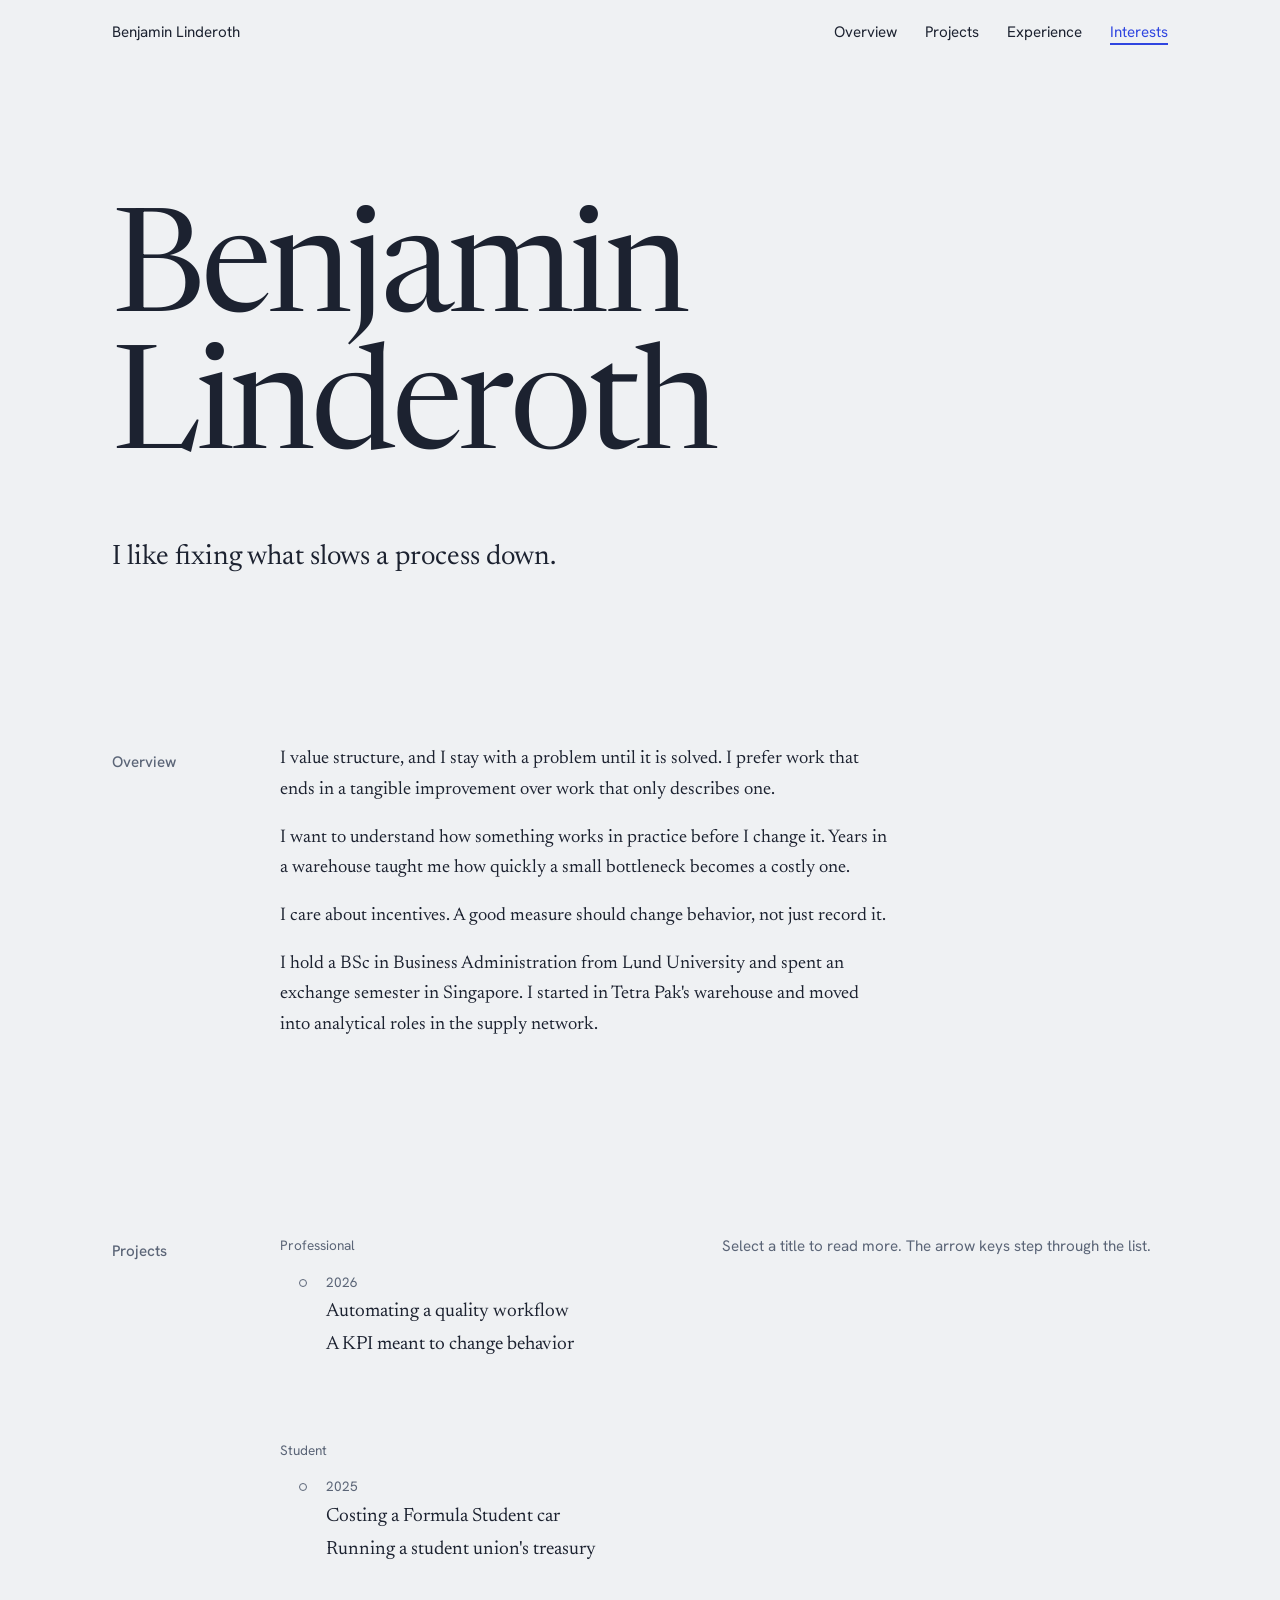
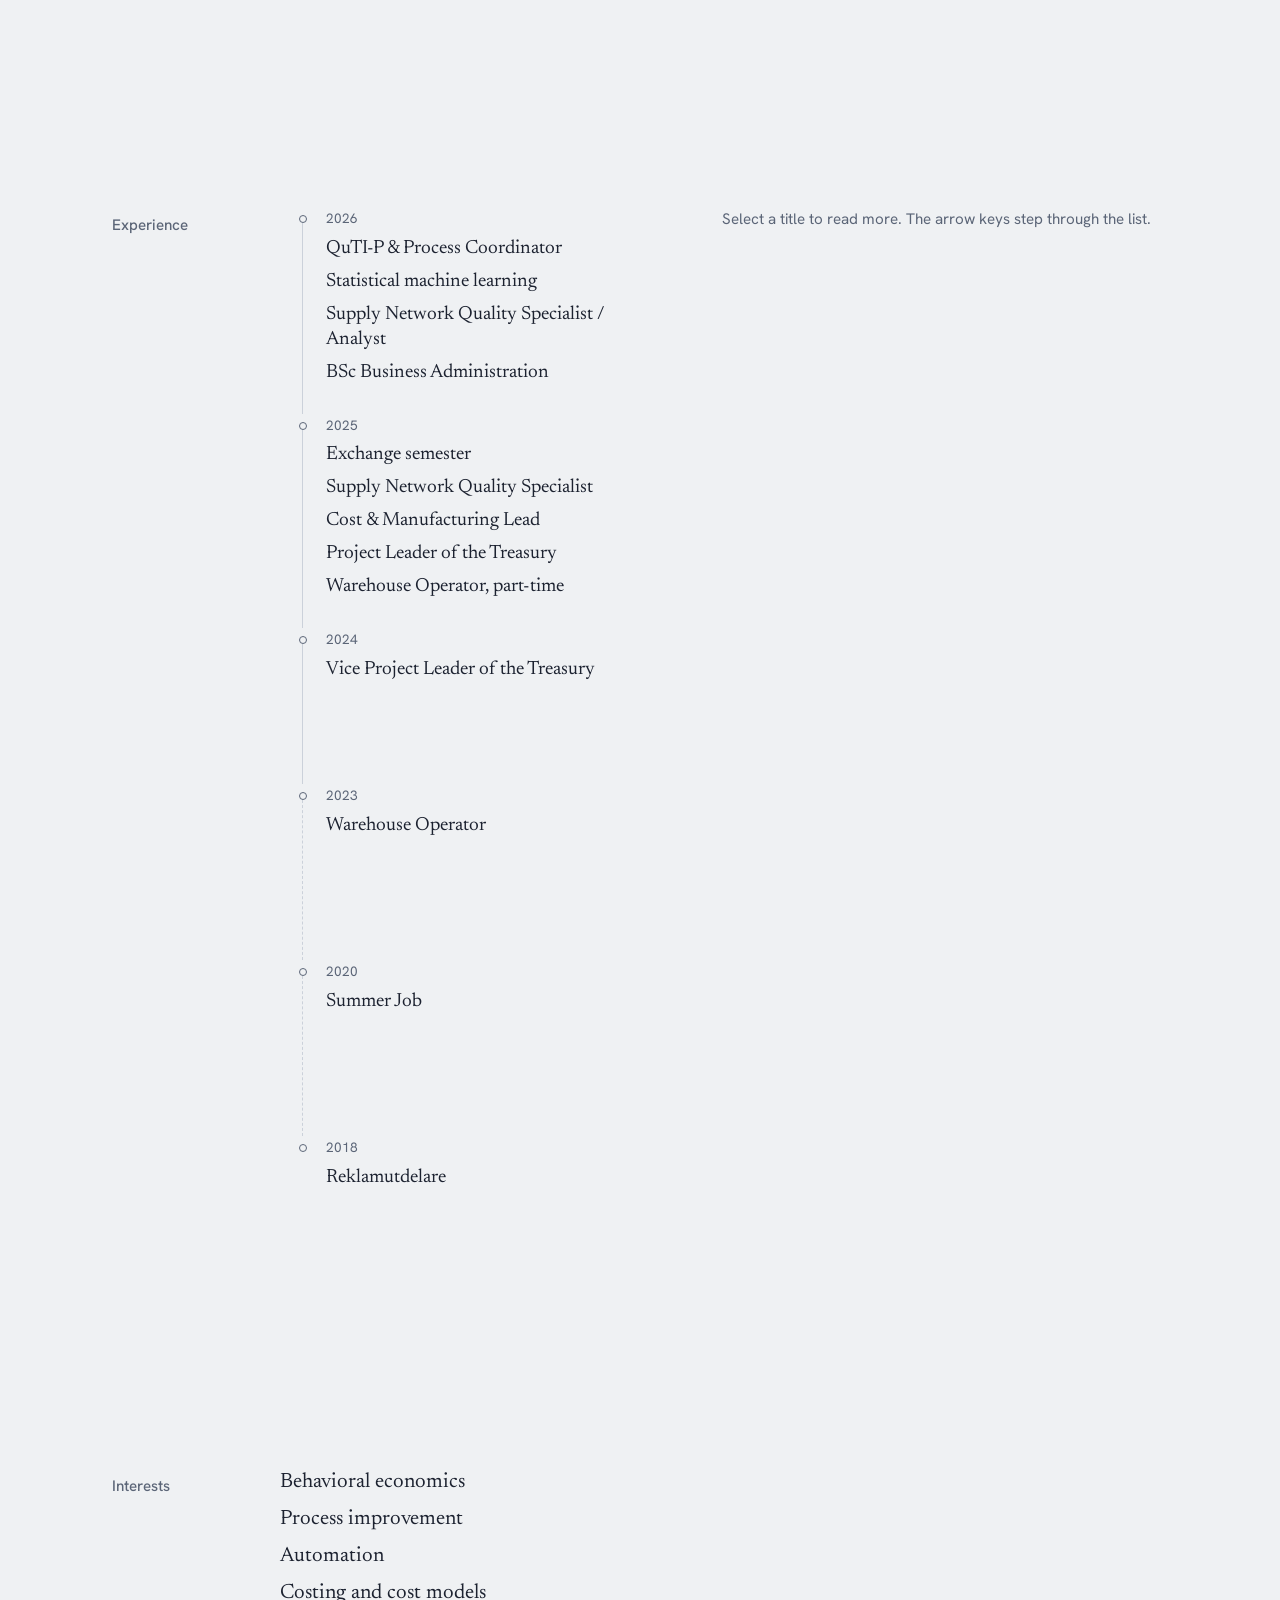
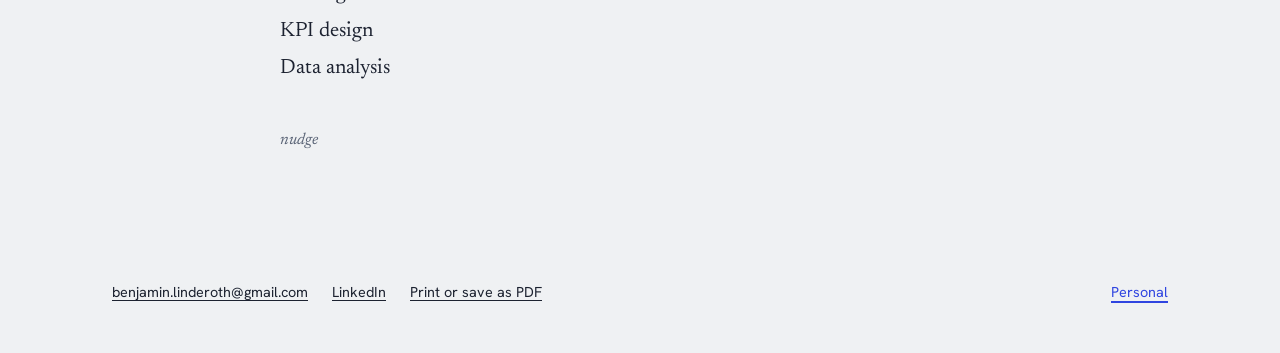
==== commit 526a25a6: "Add files via upload" ====
--- a/index.html
+++ b/index.html
@@ -36,6 +36,7 @@
         <span class="line">Linderoth</span>
       </h1>
       <p class="lede">I like fixing what slows a process down.</p>
+      <p class="print-only"><span>benjamin.linderoth@gmail.com</span><span>linkedin.com/in/benjamin-linderoth</span></p>
     </div>
   </section>
 
@@ -120,7 +121,7 @@
           </div>
         </div>
         <div class="pane" aria-live="polite">
-          <p class="pane-empty">Select a title to read more.</p>
+          <p class="pane-empty">Select a title to read more. The arrow keys step through the list.</p>
         </div>
       </div>
     </div>
@@ -286,7 +287,7 @@
         </ol>
         </div>
         <div class="pane" aria-live="polite">
-          <p class="pane-empty">Select a title to read more.</p>
+          <p class="pane-empty">Select a title to read more. The arrow keys step through the list.</p>
         </div>
       </div>
     </div>
@@ -315,10 +316,11 @@
   <div class="wrap">
     <div class="links">
       <a href="mailto:benjamin.linderoth@gmail.com">benjamin.linderoth@gmail.com</a>
-      <a href="https://www.linkedin.com/in/benjaminlinderoth" rel="noopener">LinkedIn</a>
+      <a href="https://www.linkedin.com/in/benjamin-linderoth/" rel="noopener">LinkedIn</a>
       <!-- TODO: When cv.pdf is uploaded next to index.html, remove the comment markers around the next line.
       <a href="cv.pdf">CV (PDF)</a>
       -->
+      <button type="button" class="print-link" data-print>Print or save as PDF</button>
     </div>
     <a class="personal" href="personal.html">Personal</a>
   </div>
--- a/style.css
+++ b/style.css
@@ -313,3 +313,134 @@
 @media (prefers-reduced-motion: reduce) {
   .tl-wrap .tl-year, .tl-wrap .tl-year.extra, .dur { transition: none; }
 }
+
+/* Dates at the ends of the duration line (desktop) */
+.dur-date {
+  position: absolute; left: -4px;
+  transform: translate(-100%, -50%);
+  font-family: var(--sans); font-size: 0.75rem; line-height: 1; color: var(--muted);
+  white-space: nowrap; pointer-events: none;
+  opacity: 0;
+  transition: opacity 0.3s ease;
+}
+.dur-date.on { opacity: 1; }
+.dur-date.bottom.on { transition-delay: 0.55s; }
+@media (max-width: 800px) { .dur-date { display: none; } }
+
+/* Duration under the date line in the details */
+.span, .pane .span, .detail .span { margin: -0.75rem 0 1rem; font-family: var(--sans); font-size: 0.85rem; color: var(--muted); }
+
+/* Copy link, previous and next in the detail pane */
+.pane-tools { margin-top: 1.25rem; }
+.copy-link {
+  background: none; border: 0; padding: 0; cursor: pointer;
+  font-family: var(--sans); font-size: 0.85rem; color: var(--muted);
+  text-decoration: underline; text-decoration-thickness: 1px; text-underline-offset: 0.2em;
+}
+.copy-link:hover { color: var(--accent); }
+.pane-nav {
+  display: flex; justify-content: space-between; align-items: flex-start; gap: 1.5rem;
+  margin-top: 1.75rem; padding-top: 1rem; border-top: 1px solid var(--rule);
+}
+.pane-nav button {
+  background: none; border: 0; padding: 0; cursor: pointer;
+  font: inherit; color: var(--ink); text-align: left; max-width: 48%;
+}
+.pane-nav .next { margin-left: auto; text-align: right; }
+.pane-nav small { display: block; margin-bottom: 0.15rem; font-family: var(--sans); font-size: 0.78rem; color: var(--muted); }
+.pane-nav span { display: block; font-size: 1rem; line-height: 1.3; transition: color 0.2s; }
+.pane-nav button:hover span { color: var(--accent); }
+
+/* Main page: header that follows you, with the current section marked */
+[data-page="home"] header {
+  position: sticky; top: 0; z-index: 15;
+  background: color-mix(in srgb, var(--paper) 90%, transparent);
+  -webkit-backdrop-filter: blur(8px); backdrop-filter: blur(8px);
+  transition: box-shadow 0.3s ease;
+}
+[data-page="home"] header .wrap { padding-top: 1.25rem; padding-bottom: 1.25rem; }
+[data-page="home"] header.scrolled { box-shadow: 0 1px 0 var(--rule); }
+[data-page="home"] header nav a { transition: color 0.2s; }
+[data-page="home"] header nav a.current {
+  color: var(--accent);
+  text-decoration: underline; text-decoration-thickness: 1.5px; text-underline-offset: 0.4em;
+}
+html:has(body[data-page="home"]) { scroll-padding-top: 5rem; }
+[data-page="home"] .pane { top: 5.5rem; }
+[data-page="home"] .item { scroll-margin-top: 6rem; scroll-margin-bottom: 2rem; }
+
+footer button.print-link {
+  background: none; border: 0; padding: 0; cursor: pointer;
+  font: inherit; color: var(--ink);
+  text-decoration: underline; text-decoration-thickness: 1px; text-underline-offset: 0.2em;
+}
+footer button.print-link:hover { color: var(--accent); }
+.print-only { display: none; }
+
+/* Print or save as PDF: a clean CV-style version of the main page */
+@media print {
+  @page { margin: 14mm 16mm; }
+  [data-page="home"] { background: #fff; color: #000; font-size: 9.5pt; line-height: 1.38; }
+  [data-page="home"] .ring,
+  [data-page="home"] header,
+  [data-page="home"] .skip,
+  [data-page="home"] .pane,
+  [data-page="home"] .nudge,
+  [data-page="home"] footer,
+  [data-page="home"] .dur,
+  [data-page="home"] .dur-date,
+  [data-page="home"] .tl-year.extra { display: none !important; }
+
+  [data-page="home"] .wrap { max-width: none; padding: 0; }
+  [data-page="home"] .hero { padding: 0 0 6pt; }
+  [data-page="home"] .name { font-size: 24pt; line-height: 1.1; letter-spacing: -0.01em; }
+  [data-page="home"] .name .line { display: inline; }
+  [data-page="home"] .name .line + .line::before { content: " "; }
+  [data-page="home"] .name .ch {
+    animation: none !important; opacity: 1 !important; transform: none !important;
+    translate: none !important; color: #000 !important;
+  }
+  [data-page="home"] .lede { margin: 3pt 0 0; font-size: 11.5pt; max-width: none; }
+  [data-page="home"] .print-only { display: block; margin: 3pt 0 0; font-family: var(--sans); font-size: 8.5pt; color: #333; }
+  [data-page="home"] .print-only span + span { margin-left: 12pt; }
+
+  [data-page="home"] .sec { padding: 9pt 0 0; }
+  [data-page="home"] .sec > .wrap { display: block; }
+  [data-page="home"] .sec h2 {
+    margin: 0 0 4pt; padding-bottom: 2pt; border-bottom: 0.5pt solid #999;
+    font-size: 9pt; font-weight: 500; color: #000;
+  }
+  [data-page="home"] .prose, [data-page="home"] .prose p { max-width: none; }
+  [data-page="home"] .prose p { margin: 0 0 3pt; }
+  [data-page="home"] .panes { display: block; }
+  [data-page="home"] .group-label { margin: 4pt 0 2pt; font-size: 8.5pt; color: #444; }
+  [data-page="home"] .tl-wrap { padding-left: 0 !important; }
+  [data-page="home"] .tl { padding-left: 0; }
+  [data-page="home"] .tl-year { min-height: 0 !important; margin: 0 0 2pt !important; }
+  [data-page="home"] .tl-year::before, [data-page="home"] .tl-year::after { display: none !important; }
+  [data-page="home"] .tl-label { margin: 3pt 0 1pt; font-size: 8pt; color: #555; }
+  [data-page="home"] .items li { margin: 0 0 4pt; break-inside: avoid; }
+  [data-page="home"] .item { font-size: 10.5pt; font-weight: 600; color: #000 !important; translate: none !important; }
+  [data-page="home"] .detail {
+    display: block !important; margin: 0 !important; padding: 0 !important; border: 0 !important;
+  }
+  [data-page="home"] .detail p { margin: 0 0 1.5pt; }
+  [data-page="home"] .where, [data-page="home"] .span { display: inline; margin: 0; font-size: 8.5pt; color: #444; }
+  [data-page="home"] .span::before { content: " ("; }
+  [data-page="home"] .span::after { content: ")"; }
+  [data-page="home"] .span + p, [data-page="home"] .where + p:not(.span) { margin-top: 1.5pt; }
+  [data-page="home"] .detail > p:not(.where):not(.span) { display: block; }
+  [data-page="home"] .tl-label { display: none; }
+  [data-page="home"] .sec h2 { break-after: avoid; }
+  [data-page="home"] .interests { max-width: none; display: flex; flex-wrap: wrap; }
+  [data-page="home"] .interests li { display: inline; font-size: 10pt; }
+  [data-page="home"] .interests li + li::before { content: ", "; }
+  [data-page="home"] a { color: #000; text-decoration: none; }
+}
+
+/* Phones: keep the following header to a single slim row */
+@media (max-width: 600px) {
+  [data-page="home"] header .wrap { padding-top: 0.9rem; padding-bottom: 0.9rem; }
+  [data-page="home"] header .wrap > a:first-child { display: none; }
+  [data-page="home"] header nav { width: 100%; justify-content: space-between; gap: 0.5rem; flex-wrap: nowrap; font-size: 0.9rem; }
+}
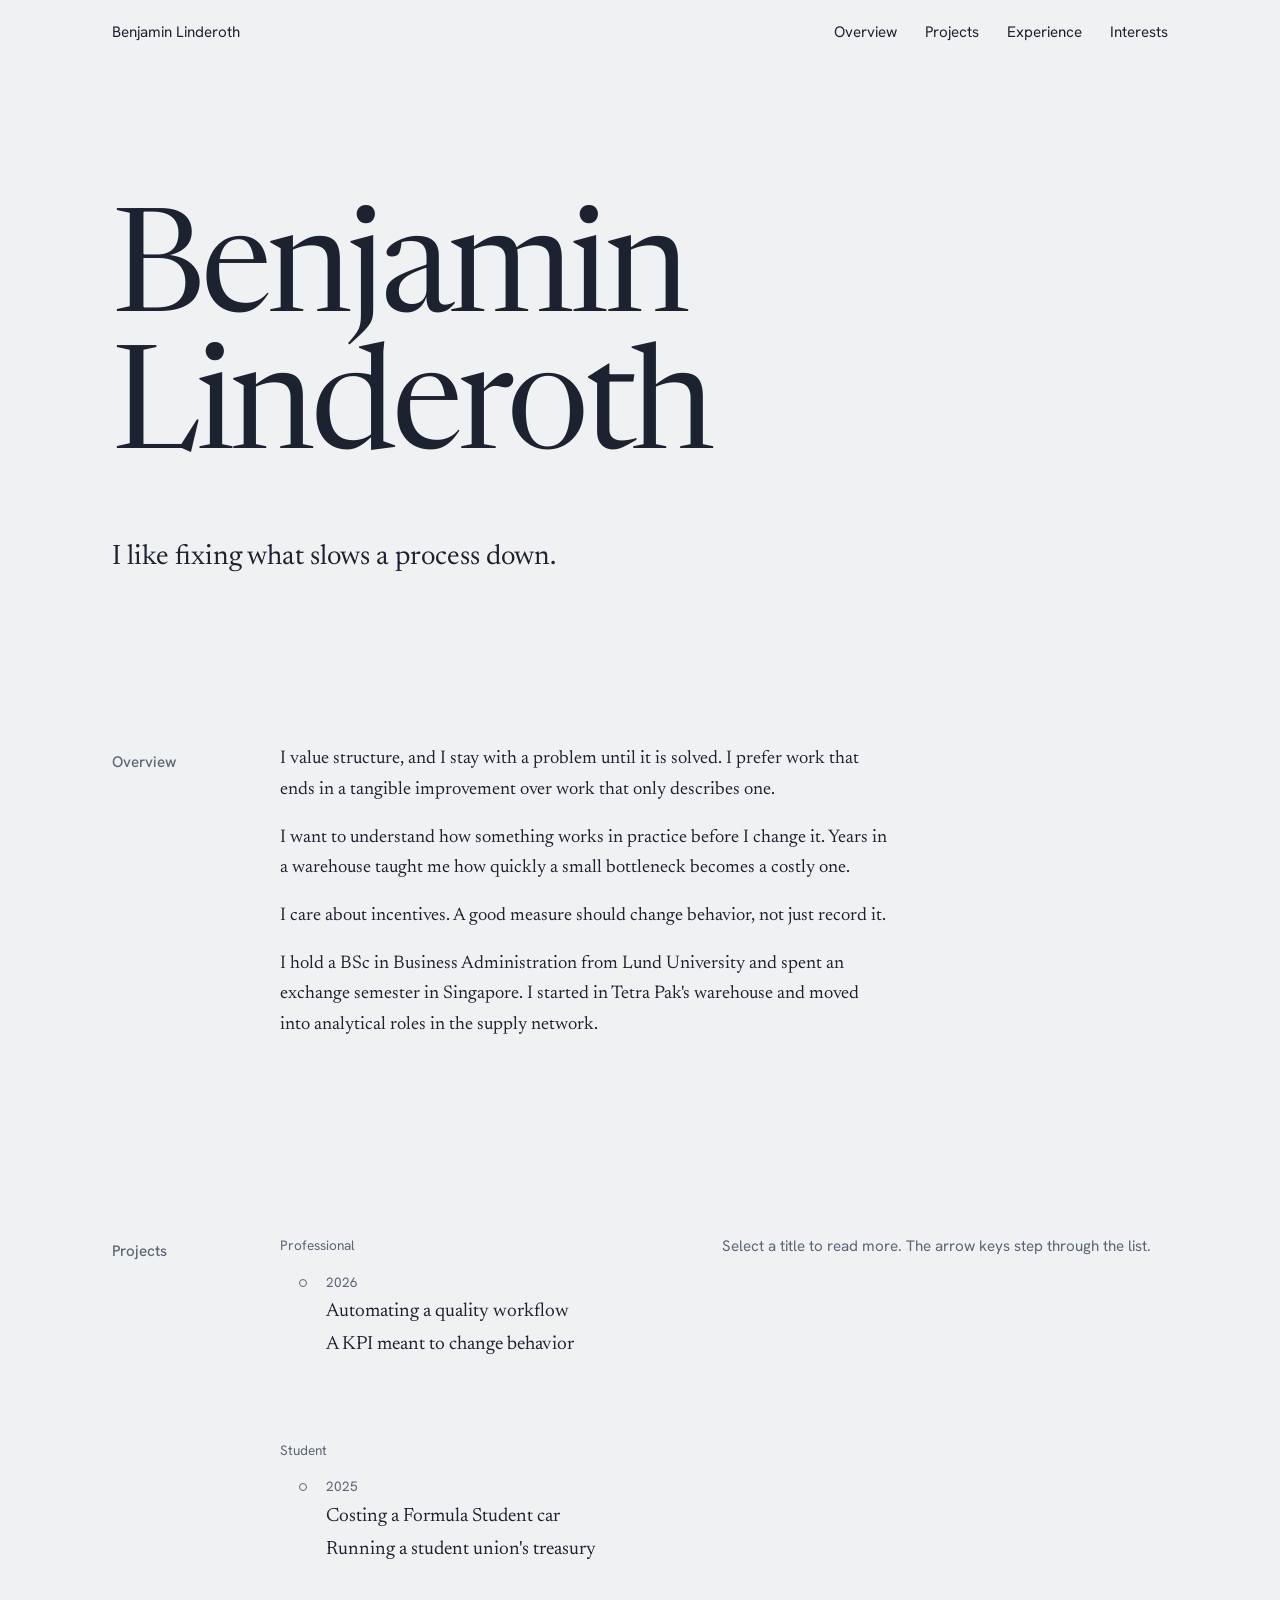
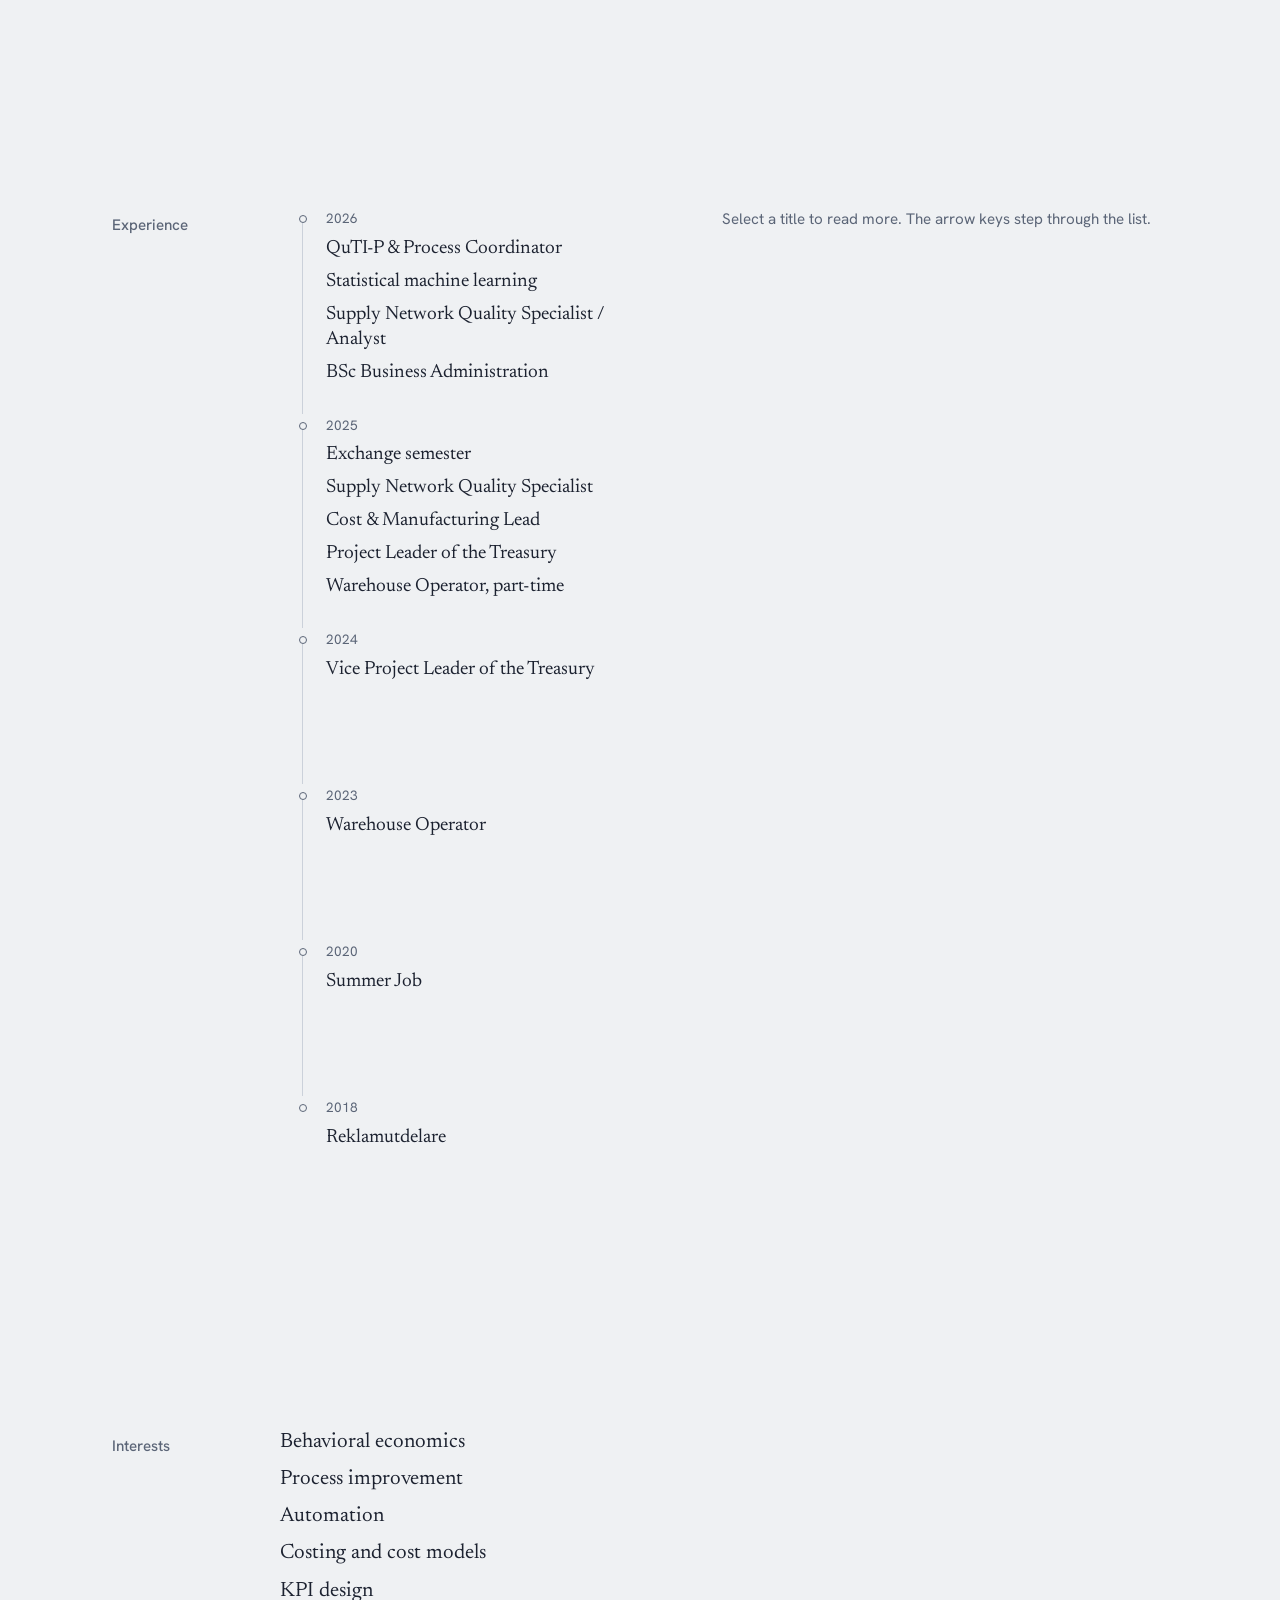
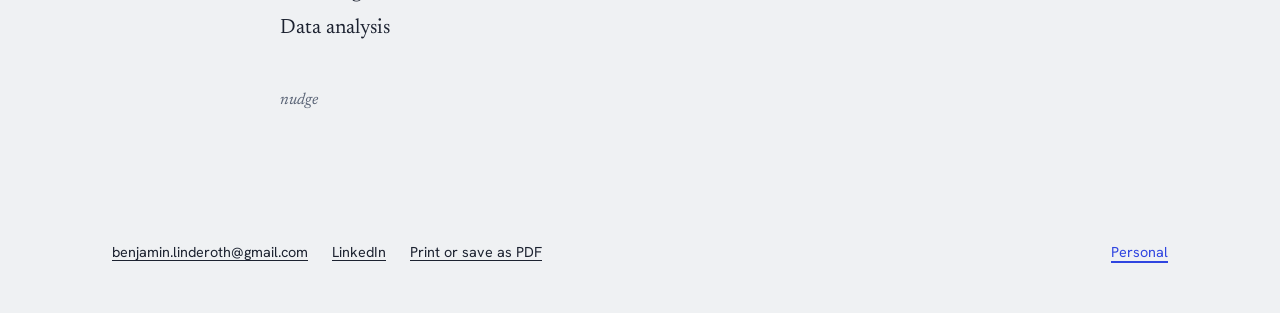
==== commit 808d1f15: "Add files via upload" ====
--- a/index.html
+++ b/index.html
@@ -72,7 +72,143 @@
                   <div class="detail" id="d-automation">
                     <h3>Automating a quality workflow</h3>
                     <p class="where">Tetra Pak, Supply Network Quality, Jun to Sep 2026</p>
-                    <p>One step in the quality workflow was manual and kept producing input errors. On my own initiative I built a script in Python and SAP GUI that removed it.</p>
+                    <p>Managing a quality deviation required jumping through five SAP transactions and repeatedly re-entering part and supplier numbers. On my own initiative, I built a script in Python and SAP GUI that unified the procedure into a single prompt.</p>
+
+                    <!-- Interactive ISO Flowchart -->
+                    <div class="fc-widget" data-flowchart>
+                      <div class="fc-bar">
+                        <div class="fc-tabs" role="tablist" aria-label="Process mode">
+                          <button type="button" class="fc-tab active" role="tab" aria-selected="true" data-fc-mode="manual">Manual (5 screens)</button>
+                          <button type="button" class="fc-tab" role="tab" aria-selected="false" data-fc-mode="auto">Automated (Script)</button>
+                        </div>
+                        <button type="button" class="fc-run" data-fc-run title="Simulate execution flow">
+                          <span class="fc-run-dot"></span> <span class="fc-run-label">Run trace</span>
+                        </button>
+                      </div>
+
+                      <div class="fc-legend" aria-hidden="true">
+                        <span><i class="lg-term"></i> Start / End</span>
+                        <span><i class="lg-io"></i> Manual Input</span>
+                        <span><i class="lg-proc"></i> SAP Process</span>
+                        <span><i class="lg-sub"></i> Script Subroutine</span>
+                      </div>
+
+                      <div class="fc-stage">
+                        <!-- MANUAL FLOW -->
+                        <div class="fc-track active" data-fc-panel="manual">
+                          <div class="fc-node fc-term" style="--step:0">
+                            <span class="fc-title">Quality issue identified</span>
+                          </div>
+                          <div class="fc-arrow"></div>
+
+                          <div class="fc-node fc-io" style="--step:1">
+                            <div class="fc-skew">
+                              <span class="fc-code">Input 1</span>
+                              <span class="fc-title">Open MM03 &amp; enter part #</span>
+                            </div>
+                          </div>
+                          <div class="fc-arrow"></div>
+
+                          <div class="fc-node fc-proc" style="--step:2">
+                            <span class="fc-code">MM03</span>
+                            <span class="fc-title">Set QM to Inspection Lot</span>
+                          </div>
+                          <div class="fc-arrow"></div>
+
+                          <div class="fc-node fc-io" style="--step:3">
+                            <div class="fc-skew">
+                              <span class="fc-code">Input 2</span>
+                              <span class="fc-title">Open QDL2 &amp; re-enter part #</span>
+                            </div>
+                          </div>
+                          <div class="fc-arrow"></div>
+
+                          <div class="fc-node fc-proc" style="--step:4">
+                            <span class="fc-code">QDL2</span>
+                            <span class="fc-title">Create Quality Inspection Type</span>
+                          </div>
+                          <div class="fc-arrow"></div>
+
+                          <div class="fc-node fc-io" style="--step:5">
+                            <div class="fc-skew">
+                              <span class="fc-code">Input 3 &bull; Lookup</span>
+                              <span class="fc-title">Open YMMI1PSC, enter part # &amp; note down supplier #</span>
+                            </div>
+                          </div>
+                          <div class="fc-arrow"></div>
+
+                          <div class="fc-node fc-io" style="--step:6">
+                            <div class="fc-skew">
+                              <span class="fc-code">Input 4</span>
+                              <span class="fc-title">Open YQDQL &amp; transcribe supplier #</span>
+                            </div>
+                          </div>
+                          <div class="fc-arrow"></div>
+
+                          <div class="fc-node fc-proc" style="--step:7">
+                            <span class="fc-code">YQDQL</span>
+                            <span class="fc-title">Create inspection entry for stock arrival</span>
+                          </div>
+                          <div class="fc-arrow"></div>
+
+                          <div class="fc-node fc-io" style="--step:8">
+                            <div class="fc-skew">
+                              <span class="fc-code">Input 5</span>
+                              <span class="fc-title">Open MD04, re-enter part # &amp; type reason</span>
+                            </div>
+                          </div>
+                          <div class="fc-arrow"></div>
+
+                          <div class="fc-node fc-proc" style="--step:9">
+                            <span class="fc-code">MD04</span>
+                            <span class="fc-title">Record reason for QM change</span>
+                          </div>
+                          <div class="fc-arrow"></div>
+
+                          <div class="fc-node fc-term" style="--step:10">
+                            <span class="fc-title">Procedure completed</span>
+                          </div>
+
+                          <p class="fc-summary">5 manual inputs &bull; 5 SAP screens &bull; High risk of transcription typos</p>
+                        </div>
+
+                        <!-- AUTOMATED FLOW -->
+                        <div class="fc-track" data-fc-panel="auto">
+                          <div class="fc-node fc-term" style="--step:0">
+                            <span class="fc-title">Quality issue identified</span>
+                          </div>
+                          <div class="fc-arrow"></div>
+
+                          <div class="fc-node fc-io fc-accent" style="--step:1">
+                            <div class="fc-skew">
+                              <span class="fc-code">Single Prompt &bull; Python UI</span>
+                              <span class="fc-title">Enter part # &amp; reason for QM change</span>
+                            </div>
+                          </div>
+                          <div class="fc-arrow"></div>
+
+                          <div class="fc-node fc-sub" style="--step:2">
+                            <span class="fc-code">Predefined Subroutine &bull; SAP GUI Script</span>
+                            <span class="fc-title">Automated Background Execution</span>
+                            <div class="fc-sub-pipeline">
+                              <span>1. MM03: Set Inspection Lot</span>
+                              <span>2. QDL2: Create Inspection Type</span>
+                              <span>3. YMMI1PSC: Auto-fetch supplier #</span>
+                              <span>4. YQDQL: Log arrival inspection</span>
+                              <span>5. MD04: Write change reason</span>
+                            </div>
+                          </div>
+                          <div class="fc-arrow"></div>
+
+                          <div class="fc-node fc-term fc-accent" style="--step:3">
+                            <span class="fc-title">Procedure completed</span>
+                          </div>
+
+                          <p class="fc-summary fc-summary-accent">1 manual input &bull; Zero transcription errors &bull; Saves ~40 min/day</p>
+                        </div>
+                      </div>
+                    </div>
+
                     <p>I tested it through several iterations before my colleagues started using it daily. It saves about 40 minutes a day, an estimated SEK 80,000 a year.</p>
                   </div>
                 </li>
@@ -143,7 +279,6 @@
                   <div class="detail" id="e-qutip">
                     <h3>QuTI-P &amp; Process Coordinator</h3>
                     <p class="where">Tetra Pak, Lund, Oct 2026 to present, consultant</p>
-                    <!-- TODO: add a sentence about the role when you are ready. -->
                     <p>My current role at Tetra Pak.</p>
                   </div>
                 </li>
@@ -263,7 +398,6 @@
                   <div class="detail" id="e-summer">
                     <h3>Summer Job</h3>
                     <p class="where">Tetra Pak, Lund, Jul to Aug 2020</p>
-                    <!-- TODO: add what you did, if you want to. -->
                     <p>Summer job at Tetra Pak in Lund.</p>
                   </div>
                 </li>
@@ -278,7 +412,6 @@
                   <div class="detail" id="e-reklam">
                     <h3>Reklamutdelare</h3>
                     <p class="where">Svensk Direktreklam AB, Jun 2017 to Jun 2018</p>
-                    <!-- TODO: add a sentence about what you did, if you want one. -->
                     <p>Distributing advertising material.</p>
                   </div>
                 </li>
@@ -328,4 +461,4 @@
 
 <script src="site.js"></script>
 </body>
-</html>
+</html>
--- a/style.css
+++ b/style.css
@@ -131,7 +131,7 @@
 .item:hover { color: var(--accent); }
 .item[aria-expanded="true"] { color: var(--accent); translate: 0.5rem 0; }
 
-.pane { position: sticky; top: 2rem; max-width: 30rem; min-height: 6rem; }
+.pane { position: sticky; top: 2rem; max-width: 32rem; min-height: 6rem; }
 .pane-empty { margin: 0; font-family: var(--sans); font-size: 0.95rem; color: var(--muted); }
 .pane.swap > * { animation: fadein 0.35s ease-out both; }
 @keyframes fadein { from { opacity: 0; translate: 0 0.4rem; } to { opacity: 1; translate: 0 0; } }
@@ -141,6 +141,343 @@
 
 .detail { display: none; }
 .detail h3 { display: none; }
+
+/* =========================================================
+   Interactive Floating ISO Flowchart (.fc-widget)
+   ========================================================= */
+.fc-widget {
+  margin: 1.35rem 0 1.5rem;
+  font-family: var(--sans);
+  border: 1px solid var(--rule);
+  border-radius: 6px;
+  background:
+    radial-gradient(circle, var(--rule) 1px, transparent 1px) 0 0 / 16px 16px,
+    color-mix(in srgb, var(--paper) 65%, #fff);
+  overflow: hidden;
+  box-shadow: 0 6px 20px -10px rgba(28, 34, 48, 0.08);
+}
+
+.fc-bar {
+  display: flex;
+  justify-content: space-between;
+  align-items: center;
+  gap: 0.5rem;
+  padding: 0.55rem 0.75rem;
+  background: color-mix(in srgb, var(--paper) 92%, #fff);
+  border-bottom: 1px solid var(--rule);
+}
+
+.fc-tabs {
+  display: inline-flex;
+  background: var(--paper);
+  padding: 2px;
+  border-radius: 4px;
+  border: 1px solid var(--rule);
+}
+
+.fc-tab {
+  background: none;
+  border: 0;
+  padding: 0.3rem 0.65rem;
+  font-family: var(--sans);
+  font-size: 0.76rem;
+  font-weight: 500;
+  color: var(--muted);
+  border-radius: 3px;
+  cursor: pointer;
+  transition: background-color 0.2s, color 0.2s, box-shadow 0.2s;
+}
+
+.fc-tab:hover { color: var(--ink); }
+.fc-tab.active {
+  background: #fff;
+  color: var(--accent);
+  box-shadow: 0 1px 3px rgba(28, 34, 48, 0.08);
+}
+
+.fc-run {
+  display: inline-flex;
+  align-items: center;
+  gap: 0.4rem;
+  background: #fff;
+  border: 1px solid var(--rule);
+  border-radius: 999px;
+  padding: 0.28rem 0.7rem;
+  font-family: var(--sans);
+  font-size: 0.75rem;
+  font-weight: 500;
+  color: var(--ink);
+  cursor: pointer;
+  transition: border-color 0.2s, color 0.2s, transform 0.15s;
+}
+
+.fc-run:hover {
+  border-color: var(--accent);
+  color: var(--accent);
+}
+
+.fc-run-dot {
+  width: 6px;
+  height: 6px;
+  border-radius: 50%;
+  background: var(--accent);
+}
+
+.fc-widget.running .fc-run {
+  border-color: var(--accent);
+  color: var(--accent);
+}
+
+.fc-widget.running .fc-run-dot {
+  animation: fc-pulse 0.7s infinite alternate;
+}
+
+@keyframes fc-pulse {
+  from { opacity: 0.3; transform: scale(0.8); }
+  to   { opacity: 1; transform: scale(1.3); }
+}
+
+/* Shape Legend */
+.fc-legend {
+  display: flex;
+  flex-wrap: wrap;
+  gap: 0.75rem 1rem;
+  padding: 0.4rem 0.75rem;
+  border-bottom: 1px dashed var(--rule);
+  background: color-mix(in srgb, var(--paper) 80%, #fff);
+  font-size: 0.68rem;
+  color: var(--muted);
+}
+
+.fc-legend span {
+  display: inline-flex;
+  align-items: center;
+  gap: 0.35rem;
+}
+
+.fc-legend i {
+  display: inline-block;
+  width: 12px;
+  height: 8px;
+  border: 1.2px solid var(--muted);
+  background: #fff;
+}
+
+.fc-legend .lg-term { border-radius: 999px; }
+.fc-legend .lg-io   { transform: skewX(-16deg); }
+.fc-legend .lg-proc { border-radius: 1px; }
+.fc-legend .lg-sub  {
+  border-color: var(--accent);
+  box-shadow: inset 2px 0 0 var(--accent), inset -2px 0 0 var(--accent);
+}
+
+.fc-stage {
+  padding: 1.15rem 1rem 1rem;
+}
+
+.fc-track {
+  display: none;
+  flex-direction: column;
+  align-items: center;
+}
+
+.fc-track.active {
+  display: flex;
+  animation: fadein 0.3s ease-out both;
+}
+
+/* Base Flowchart Node */
+@keyframes fc-float {
+  0%, 100% { transform: translateY(0); }
+  50%      { transform: translateY(-2.5px); }
+}
+
+.fc-node {
+  position: relative;
+  width: 100%;
+  max-width: 19.5rem;
+  background: #fff;
+  border: 1.5px solid var(--ink);
+  padding: 0.45rem 0.85rem;
+  text-align: center;
+  box-shadow: 0 3px 8px -2px rgba(28, 34, 48, 0.07);
+  animation: fc-float 4.2s ease-in-out infinite;
+  animation-delay: calc(var(--step, 0) * -0.45s);
+  transition: border-color 0.25s, box-shadow 0.25s, background-color 0.25s, transform 0.25s;
+}
+
+.fc-node:hover {
+  border-color: var(--accent);
+  box-shadow: 0 6px 14px -3px rgba(47, 69, 224, 0.16);
+  z-index: 2;
+}
+
+/* 1. ISO Terminator (Start / End) — Rounded Pill */
+.fc-node.fc-term {
+  width: auto;
+  min-width: 12.5rem;
+  border-radius: 999px;
+  padding: 0.35rem 1.15rem;
+  background: var(--paper);
+  border-color: var(--muted);
+}
+
+.fc-node.fc-term .fc-title {
+  font-size: 0.78rem;
+  font-weight: 500;
+  color: var(--ink);
+}
+
+/* 2. ISO Input / Output — Slanted Parallelogram */
+.fc-node.fc-io {
+  transform: skewX(-11deg);
+  background: color-mix(in srgb, var(--paper) 45%, #fff);
+  border-color: var(--muted);
+  animation: none; /* keep skew crisp */
+}
+
+.fc-node.fc-io .fc-skew {
+  transform: skewX(11deg); /* un-skew inner typography */
+}
+
+.fc-node.fc-io:hover {
+  transform: skewX(-11deg) translateY(-2px);
+  border-color: var(--accent);
+}
+
+/* 3. ISO Process — Standard Rectangle */
+.fc-node.fc-proc {
+  border-radius: 2px;
+  border-color: var(--ink);
+}
+
+/* 4. ISO Predefined Process / Subroutine — Double Vertical Borders */
+.fc-node.fc-sub {
+  border-radius: 2px;
+  border-color: var(--accent);
+  background: color-mix(in srgb, var(--accent) 4%, #fff);
+  padding: 0.6rem 1.25rem;
+}
+
+.fc-node.fc-sub::before,
+.fc-node.fc-sub::after {
+  content: "";
+  position: absolute;
+  top: 0;
+  bottom: 0;
+  width: 6px;
+  border-color: var(--accent);
+  border-style: solid;
+  border-width: 0;
+}
+
+.fc-node.fc-sub::before { left: 0; border-right-width: 1.5px; }
+.fc-node.fc-sub::after  { right: 0; border-left-width: 1.5px; }
+
+.fc-sub-pipeline {
+  margin-top: 0.45rem;
+  padding-top: 0.45rem;
+  border-top: 1px dashed color-mix(in srgb, var(--accent) 35%, transparent);
+  display: flex;
+  flex-direction: column;
+  gap: 0.2rem;
+  text-align: left;
+  font-family: "Liberation Mono", monospace;
+  font-size: 0.7rem;
+  color: var(--muted);
+}
+
+.fc-sub-pipeline span {
+  padding: 0.1rem 0.35rem;
+  border-radius: 2px;
+  transition: background-color 0.2s, color 0.2s;
+}
+
+.fc-sub-pipeline span.sub-active {
+  background: var(--accent);
+  color: #fff;
+}
+
+/* Accent modifiers for Automated view */
+.fc-node.fc-accent {
+  border-color: var(--accent);
+}
+
+/* Node Typography */
+.fc-code {
+  display: block;
+  font-family: "Liberation Mono", monospace;
+  font-size: 0.66rem;
+  text-transform: uppercase;
+  letter-spacing: 0.04em;
+  color: var(--muted);
+  margin-bottom: 0.1rem;
+}
+
+.fc-sub .fc-code,
+.fc-accent .fc-code {
+  color: var(--accent);
+}
+
+.fc-title {
+  display: block;
+  font-size: 0.82rem;
+  font-weight: 500;
+  line-height: 1.3;
+  color: var(--ink);
+}
+
+/* Directional Connectors (Flowlines) */
+.fc-arrow {
+  position: relative;
+  width: 1.5px;
+  height: 15px;
+  background: var(--rule);
+  transition: background-color 0.25s;
+}
+
+.fc-arrow::after {
+  content: "";
+  position: absolute;
+  bottom: -1px;
+  left: 50%;
+  transform: translateX(-50%);
+  border-left: 4px solid transparent;
+  border-right: 4px solid transparent;
+  border-top: 5px solid var(--rule);
+  transition: border-top-color 0.25s;
+}
+
+/* Active Trace Simulation Highlights */
+.fc-node.trace-active {
+  border-color: var(--accent) !important;
+  background: color-mix(in srgb, var(--accent) 8%, #fff) !important;
+  box-shadow: 0 0 0 3px rgba(47, 69, 224, 0.18), 0 6px 16px -4px rgba(47, 69, 224, 0.25) !important;
+}
+
+.fc-node.trace-done {
+  border-color: var(--accent);
+}
+
+.fc-arrow.trace-done {
+  background: var(--accent);
+}
+
+.fc-arrow.trace-done::after {
+  border-top-color: var(--accent);
+}
+
+.fc-summary {
+  margin: 0.9rem 0 0 !important;
+  font-size: 0.76rem;
+  color: var(--muted);
+  text-align: center;
+}
+
+.fc-summary-accent {
+  color: var(--accent);
+  font-weight: 500;
+}
 
 /* Timeline */
 .tl { list-style: none; margin: 0; padding: 0 0 0 1.5rem; }
@@ -248,6 +585,7 @@
   .pane.swap > * { animation: none; }
   .item { transition: color 0.2s; }
   .ring { display: none; }
+  .fc-node { animation: none; }
 }
 @media (hover: none), (pointer: coarse) {
   .ring { display: none; }
@@ -389,7 +727,8 @@
   [data-page="home"] footer,
   [data-page="home"] .dur,
   [data-page="home"] .dur-date,
-  [data-page="home"] .tl-year.extra { display: none !important; }
+  [data-page="home"] .tl-year.extra,
+  [data-page="home"] .fc-widget { display: none !important; }
 
   [data-page="home"] .wrap { max-width: none; padding: 0; }
   [data-page="home"] .hero { padding: 0 0 6pt; }
@@ -443,4 +782,4 @@
   [data-page="home"] header .wrap { padding-top: 0.9rem; padding-bottom: 0.9rem; }
   [data-page="home"] header .wrap > a:first-child { display: none; }
   [data-page="home"] header nav { width: 100%; justify-content: space-between; gap: 0.5rem; flex-wrap: nowrap; font-size: 0.9rem; }
-}
+}
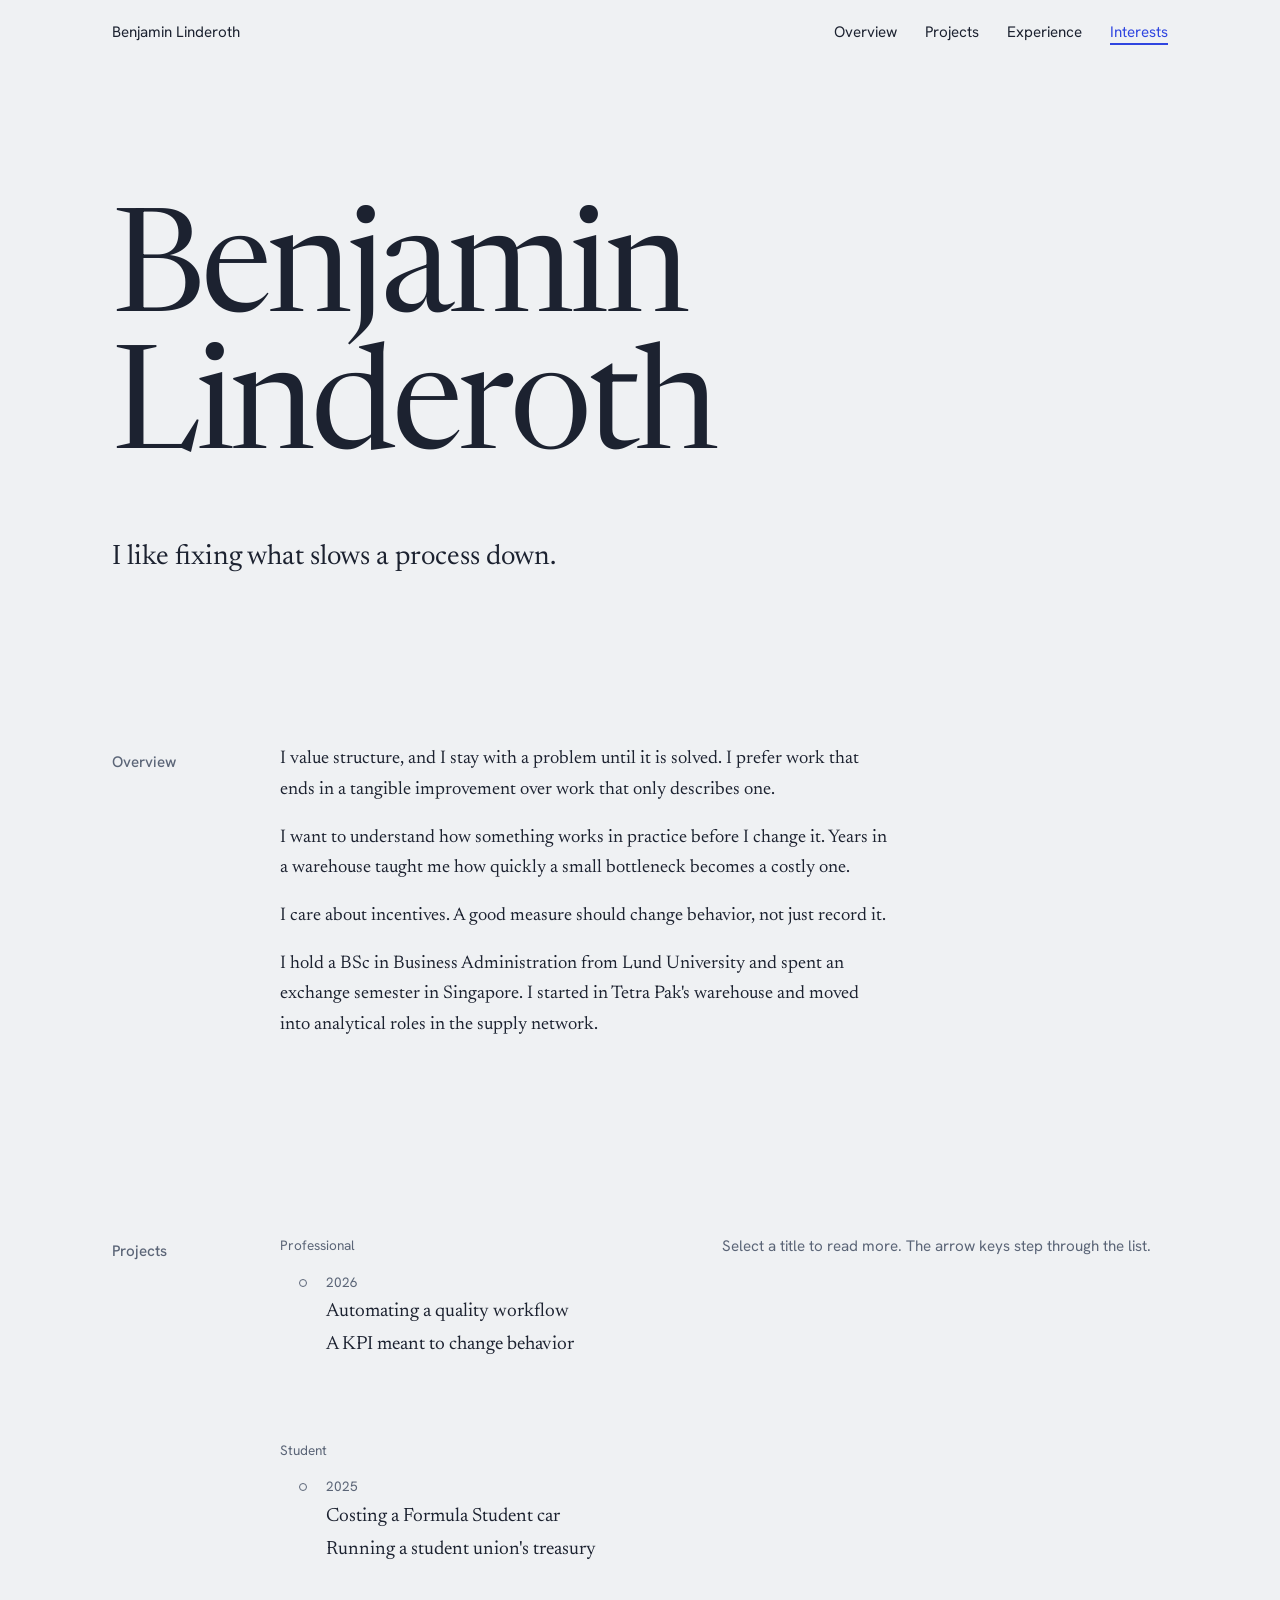
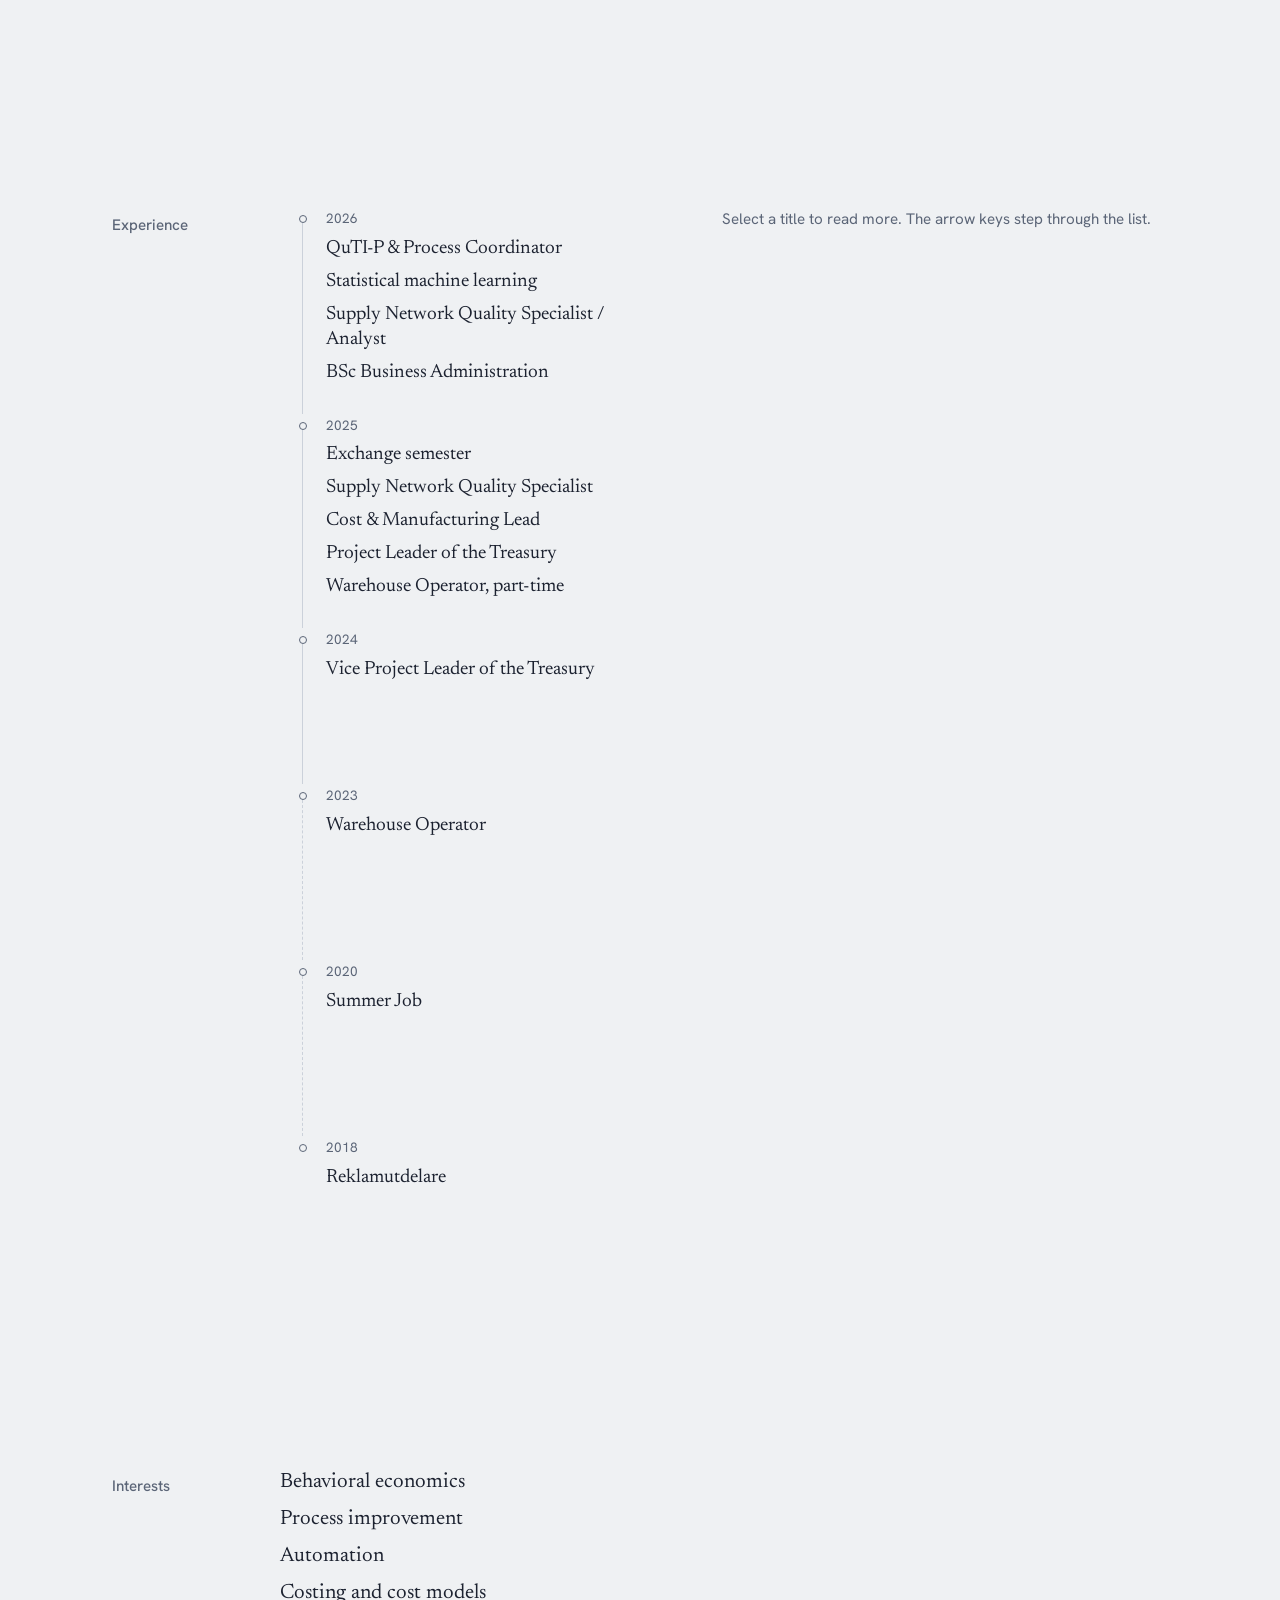
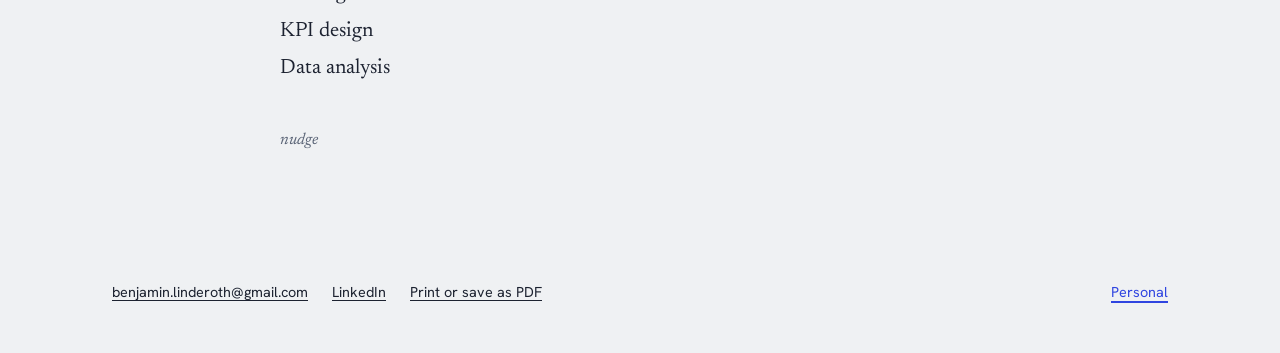
==== commit 38fff75b: "Add files via upload" ====
--- a/index.html
+++ b/index.html
@@ -74,141 +74,138 @@
                     <p class="where">Tetra Pak, Supply Network Quality, Jun to Sep 2026</p>
                     <p>Managing a quality deviation required jumping through five SAP transactions and repeatedly re-entering part and supplier numbers. On my own initiative, I built a script in Python and SAP GUI that unified the procedure into a single prompt.</p>
 
-                    <!-- Interactive ISO Flowchart -->
+                    <!-- Interactive flowchart. Kept generic on purpose: no transaction codes or internal system names. -->
                     <div class="fc-widget" data-flowchart>
                       <div class="fc-bar">
                         <div class="fc-tabs" role="tablist" aria-label="Process mode">
                           <button type="button" class="fc-tab active" role="tab" aria-selected="true" data-fc-mode="manual">Manual (5 screens)</button>
-                          <button type="button" class="fc-tab" role="tab" aria-selected="false" data-fc-mode="auto">Automated (Script)</button>
-                        </div>
-                        <button type="button" class="fc-run" data-fc-run title="Simulate execution flow">
+                          <button type="button" class="fc-tab" role="tab" aria-selected="false" data-fc-mode="auto">Automated (script)</button>
+                        </div>
+                        <button type="button" class="fc-run" data-fc-run title="Step through the flow">
                           <span class="fc-run-dot"></span> <span class="fc-run-label">Run trace</span>
                         </button>
                       </div>
 
                       <div class="fc-legend" aria-hidden="true">
-                        <span><i class="lg-term"></i> Start / End</span>
-                        <span><i class="lg-io"></i> Manual Input</span>
-                        <span><i class="lg-proc"></i> SAP Process</span>
-                        <span><i class="lg-sub"></i> Script Subroutine</span>
+                        <span><i class="lg-term"></i> Start / end</span>
+                        <span><i class="lg-io"></i> Manual input</span>
+                        <span><i class="lg-proc"></i> SAP step</span>
+                        <span><i class="lg-sub"></i> Script</span>
                       </div>
 
                       <div class="fc-stage">
-                        <!-- MANUAL FLOW -->
                         <div class="fc-track active" data-fc-panel="manual">
-                          <div class="fc-node fc-term" style="--step:0">
-                            <span class="fc-title">Quality issue identified</span>
-                          </div>
-                          <div class="fc-arrow"></div>
-
-                          <div class="fc-node fc-io" style="--step:1">
-                            <div class="fc-skew">
-                              <span class="fc-code">Input 1</span>
-                              <span class="fc-title">Open MM03 &amp; enter part #</span>
-                            </div>
-                          </div>
-                          <div class="fc-arrow"></div>
-
-                          <div class="fc-node fc-proc" style="--step:2">
-                            <span class="fc-code">MM03</span>
-                            <span class="fc-title">Set QM to Inspection Lot</span>
-                          </div>
-                          <div class="fc-arrow"></div>
-
-                          <div class="fc-node fc-io" style="--step:3">
-                            <div class="fc-skew">
-                              <span class="fc-code">Input 2</span>
-                              <span class="fc-title">Open QDL2 &amp; re-enter part #</span>
-                            </div>
-                          </div>
-                          <div class="fc-arrow"></div>
-
-                          <div class="fc-node fc-proc" style="--step:4">
-                            <span class="fc-code">QDL2</span>
-                            <span class="fc-title">Create Quality Inspection Type</span>
-                          </div>
-                          <div class="fc-arrow"></div>
-
-                          <div class="fc-node fc-io" style="--step:5">
-                            <div class="fc-skew">
-                              <span class="fc-code">Input 3 &bull; Lookup</span>
-                              <span class="fc-title">Open YMMI1PSC, enter part # &amp; note down supplier #</span>
-                            </div>
-                          </div>
-                          <div class="fc-arrow"></div>
-
-                          <div class="fc-node fc-io" style="--step:6">
-                            <div class="fc-skew">
-                              <span class="fc-code">Input 4</span>
-                              <span class="fc-title">Open YQDQL &amp; transcribe supplier #</span>
-                            </div>
-                          </div>
-                          <div class="fc-arrow"></div>
-
-                          <div class="fc-node fc-proc" style="--step:7">
-                            <span class="fc-code">YQDQL</span>
-                            <span class="fc-title">Create inspection entry for stock arrival</span>
-                          </div>
-                          <div class="fc-arrow"></div>
-
-                          <div class="fc-node fc-io" style="--step:8">
-                            <div class="fc-skew">
-                              <span class="fc-code">Input 5</span>
-                              <span class="fc-title">Open MD04, re-enter part # &amp; type reason</span>
-                            </div>
-                          </div>
-                          <div class="fc-arrow"></div>
-
-                          <div class="fc-node fc-proc" style="--step:9">
-                            <span class="fc-code">MD04</span>
-                            <span class="fc-title">Record reason for QM change</span>
-                          </div>
-                          <div class="fc-arrow"></div>
-
-                          <div class="fc-node fc-term" style="--step:10">
-                            <span class="fc-title">Procedure completed</span>
-                          </div>
-
-                          <p class="fc-summary">5 manual inputs &bull; 5 SAP screens &bull; High risk of transcription typos</p>
-                        </div>
-
-                        <!-- AUTOMATED FLOW -->
+                        <div class="fc-node fc-term" style="--step:0">
+                          <span class="fc-title">Quality issue identified</span>
+                        </div>
+                        <div class="fc-arrow"></div>
+
+                        <div class="fc-node fc-io" style="--step:1">
+                          <div class="fc-skew">
+                            <span class="fc-code">Input 1</span>
+                            <span class="fc-title">Open SAP screen 1 and enter the part number</span>
+                          </div>
+                        </div>
+                        <div class="fc-arrow"></div>
+
+                        <div class="fc-node fc-proc" style="--step:2">
+                          <span class="fc-code">SAP screen 1</span>
+                          <span class="fc-title">Update the part's quality setting</span>
+                        </div>
+                        <div class="fc-arrow"></div>
+
+                        <div class="fc-node fc-io" style="--step:3">
+                          <div class="fc-skew">
+                            <span class="fc-code">Input 2</span>
+                            <span class="fc-title">Open SAP screen 2 and re-enter the part number</span>
+                          </div>
+                        </div>
+                        <div class="fc-arrow"></div>
+
+                        <div class="fc-node fc-proc" style="--step:4">
+                          <span class="fc-code">SAP screen 2</span>
+                          <span class="fc-title">Set up the inspection</span>
+                        </div>
+                        <div class="fc-arrow"></div>
+
+                        <div class="fc-node fc-io" style="--step:5">
+                          <div class="fc-skew">
+                            <span class="fc-code">Input 3, lookup</span>
+                            <span class="fc-title">Open SAP screen 3, enter the part number and note the supplier number</span>
+                          </div>
+                        </div>
+                        <div class="fc-arrow"></div>
+
+                        <div class="fc-node fc-io" style="--step:6">
+                          <div class="fc-skew">
+                            <span class="fc-code">Input 4</span>
+                            <span class="fc-title">Open SAP screen 4 and type in the supplier number</span>
+                          </div>
+                        </div>
+                        <div class="fc-arrow"></div>
+
+                        <div class="fc-node fc-proc" style="--step:7">
+                          <span class="fc-code">SAP screen 4</span>
+                          <span class="fc-title">Log an inspection for incoming stock</span>
+                        </div>
+                        <div class="fc-arrow"></div>
+
+                        <div class="fc-node fc-io" style="--step:8">
+                          <div class="fc-skew">
+                            <span class="fc-code">Input 5</span>
+                            <span class="fc-title">Open SAP screen 5, re-enter the part number and type the reason</span>
+                          </div>
+                        </div>
+                        <div class="fc-arrow"></div>
+
+                        <div class="fc-node fc-proc" style="--step:9">
+                          <span class="fc-code">SAP screen 5</span>
+                          <span class="fc-title">Record the reason for the change</span>
+                        </div>
+                        <div class="fc-arrow"></div>
+
+                        <div class="fc-node fc-term" style="--step:10">
+                          <span class="fc-title">Procedure completed</span>
+                        </div>
+
+                        <p class="fc-summary">5 manual inputs, 5 SAP screens, many chances to mistype</p>
+                        </div>
+
                         <div class="fc-track" data-fc-panel="auto">
-                          <div class="fc-node fc-term" style="--step:0">
-                            <span class="fc-title">Quality issue identified</span>
-                          </div>
-                          <div class="fc-arrow"></div>
-
-                          <div class="fc-node fc-io fc-accent" style="--step:1">
-                            <div class="fc-skew">
-                              <span class="fc-code">Single Prompt &bull; Python UI</span>
-                              <span class="fc-title">Enter part # &amp; reason for QM change</span>
-                            </div>
-                          </div>
-                          <div class="fc-arrow"></div>
-
-                          <div class="fc-node fc-sub" style="--step:2">
-                            <span class="fc-code">Predefined Subroutine &bull; SAP GUI Script</span>
-                            <span class="fc-title">Automated Background Execution</span>
-                            <div class="fc-sub-pipeline">
-                              <span>1. MM03: Set Inspection Lot</span>
-                              <span>2. QDL2: Create Inspection Type</span>
-                              <span>3. YMMI1PSC: Auto-fetch supplier #</span>
-                              <span>4. YQDQL: Log arrival inspection</span>
-                              <span>5. MD04: Write change reason</span>
-                            </div>
-                          </div>
-                          <div class="fc-arrow"></div>
-
-                          <div class="fc-node fc-term fc-accent" style="--step:3">
-                            <span class="fc-title">Procedure completed</span>
-                          </div>
-
-                          <p class="fc-summary fc-summary-accent">1 manual input &bull; Zero transcription errors &bull; Saves ~40 min/day</p>
+                        <div class="fc-node fc-term" style="--step:0">
+                          <span class="fc-title">Quality issue identified</span>
+                        </div>
+                        <div class="fc-arrow"></div>
+
+                        <div class="fc-node fc-io fc-accent" style="--step:1">
+                          <div class="fc-skew">
+                            <span class="fc-code">Single prompt, Python</span>
+                            <span class="fc-title">Enter the part number and the reason once</span>
+                          </div>
+                        </div>
+                        <div class="fc-arrow"></div>
+
+                        <div class="fc-node fc-sub" style="--step:2">
+                          <span class="fc-code">Predefined process, SAP GUI script</span>
+                          <span class="fc-title">Runs in the background</span>
+                          <div class="fc-sub-pipeline">
+                            <span>1. Update the quality setting</span>
+                            <span>2. Set up the inspection</span>
+                            <span>3. Fetch the supplier number</span>
+                            <span>4. Log the incoming inspection</span>
+                            <span>5. Record the reason</span>
+                          </div>
+                        </div>
+                        <div class="fc-arrow"></div>
+
+                        <div class="fc-node fc-term fc-accent" style="--step:3">
+                          <span class="fc-title">Procedure completed</span>
+                        </div>
+
+                        <p class="fc-summary fc-summary-accent">1 manual input, no retyping, about 40 minutes saved a day</p>
                         </div>
                       </div>
                     </div>
-
                     <p>I tested it through several iterations before my colleagues started using it daily. It saves about 40 minutes a day, an estimated SEK 80,000 a year.</p>
                   </div>
                 </li>
@@ -279,6 +276,7 @@
                   <div class="detail" id="e-qutip">
                     <h3>QuTI-P &amp; Process Coordinator</h3>
                     <p class="where">Tetra Pak, Lund, Oct 2026 to present, consultant</p>
+                    <!-- TODO: add a sentence about the role when you are ready. -->
                     <p>My current role at Tetra Pak.</p>
                   </div>
                 </li>
@@ -398,6 +396,7 @@
                   <div class="detail" id="e-summer">
                     <h3>Summer Job</h3>
                     <p class="where">Tetra Pak, Lund, Jul to Aug 2020</p>
+                    <!-- TODO: add what you did, if you want to. -->
                     <p>Summer job at Tetra Pak in Lund.</p>
                   </div>
                 </li>
@@ -412,6 +411,7 @@
                   <div class="detail" id="e-reklam">
                     <h3>Reklamutdelare</h3>
                     <p class="where">Svensk Direktreklam AB, Jun 2017 to Jun 2018</p>
+                    <!-- TODO: add a sentence about what you did, if you want one. -->
                     <p>Distributing advertising material.</p>
                   </div>
                 </li>
@@ -461,4 +461,4 @@
 
 <script src="site.js"></script>
 </body>
-</html>+</html>
--- a/style.css
+++ b/style.css
@@ -782,4 +782,12 @@
   [data-page="home"] header .wrap { padding-top: 0.9rem; padding-bottom: 0.9rem; }
   [data-page="home"] header .wrap > a:first-child { display: none; }
   [data-page="home"] header nav { width: 100%; justify-content: space-between; gap: 0.5rem; flex-wrap: nowrap; font-size: 0.9rem; }
-}+}
+/* Flowchart: not part of the printed CV, and no floating for reduced motion */
+@media print {
+  [data-page="home"] .fc-widget { display: none !important; }
+}
+@media (prefers-reduced-motion: reduce) {
+  .fc-node { animation: none !important; }
+  .fc-track.active { animation: none; }
+}
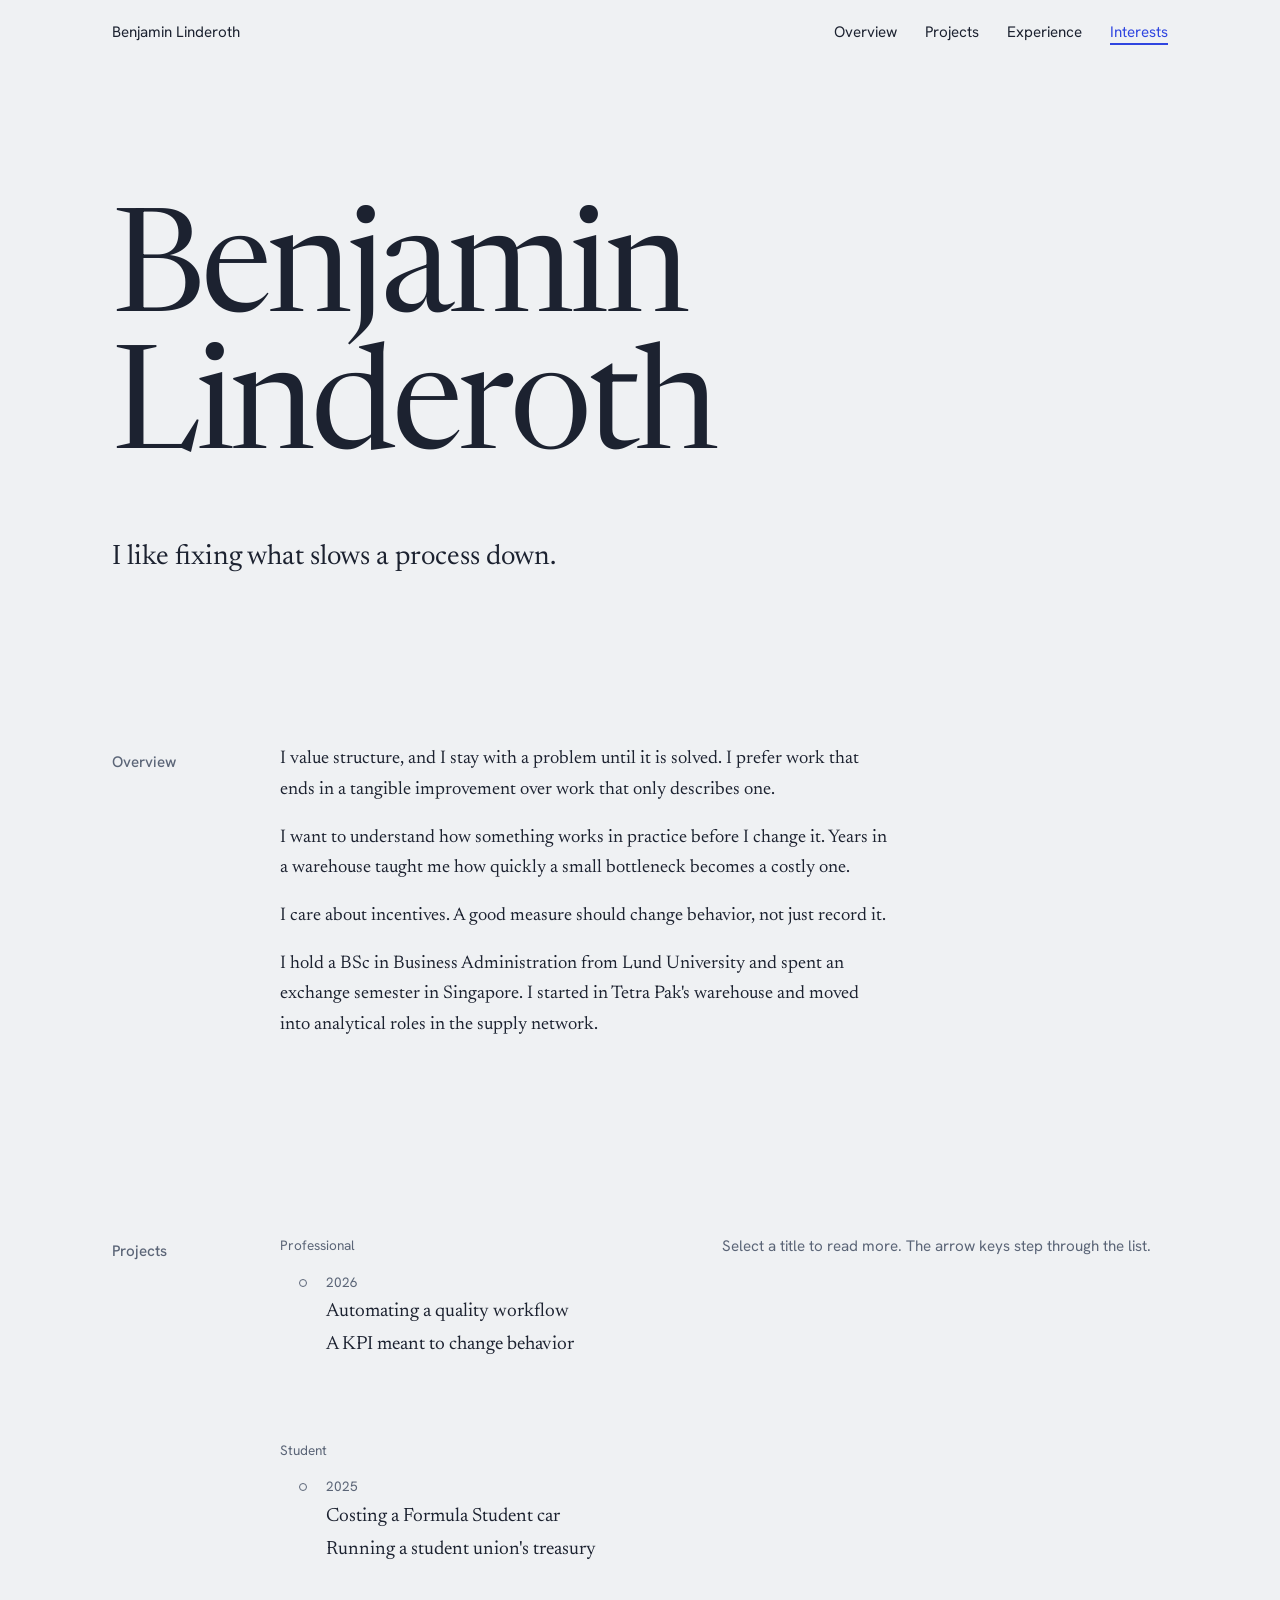
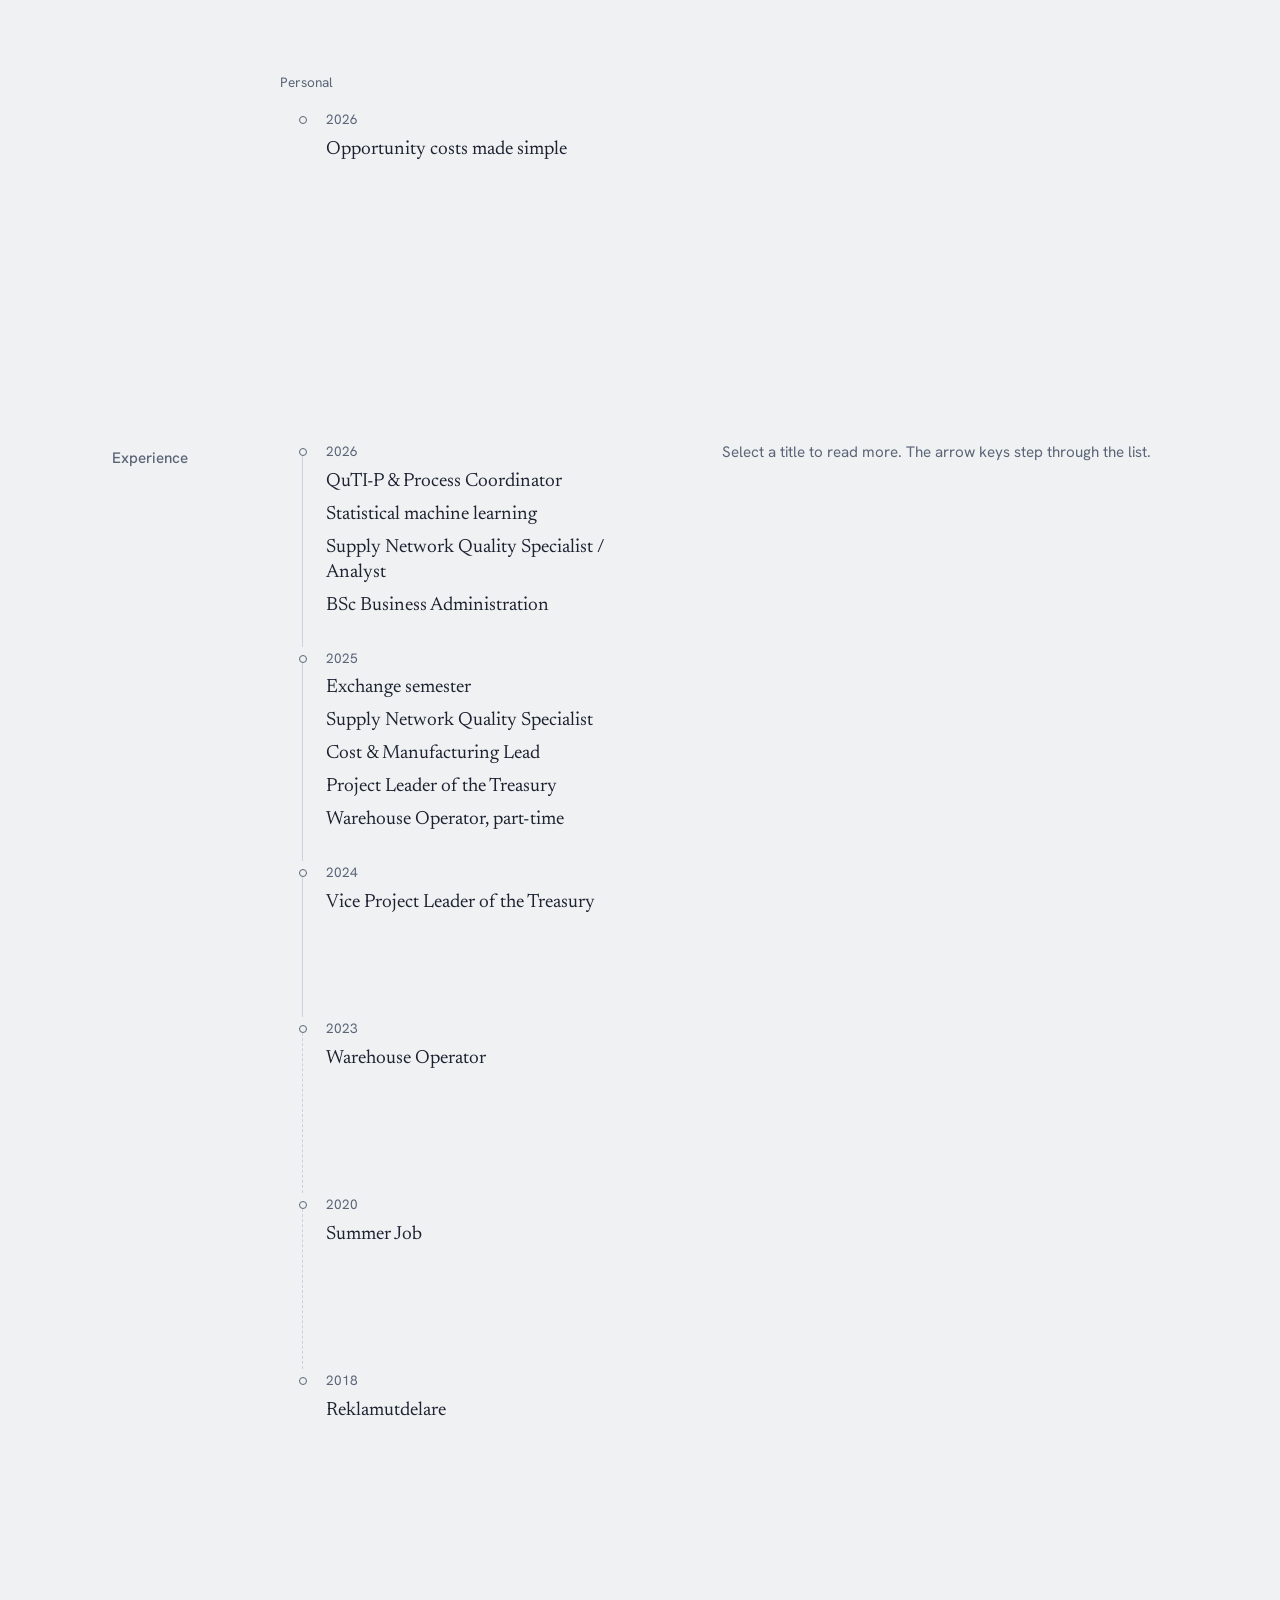
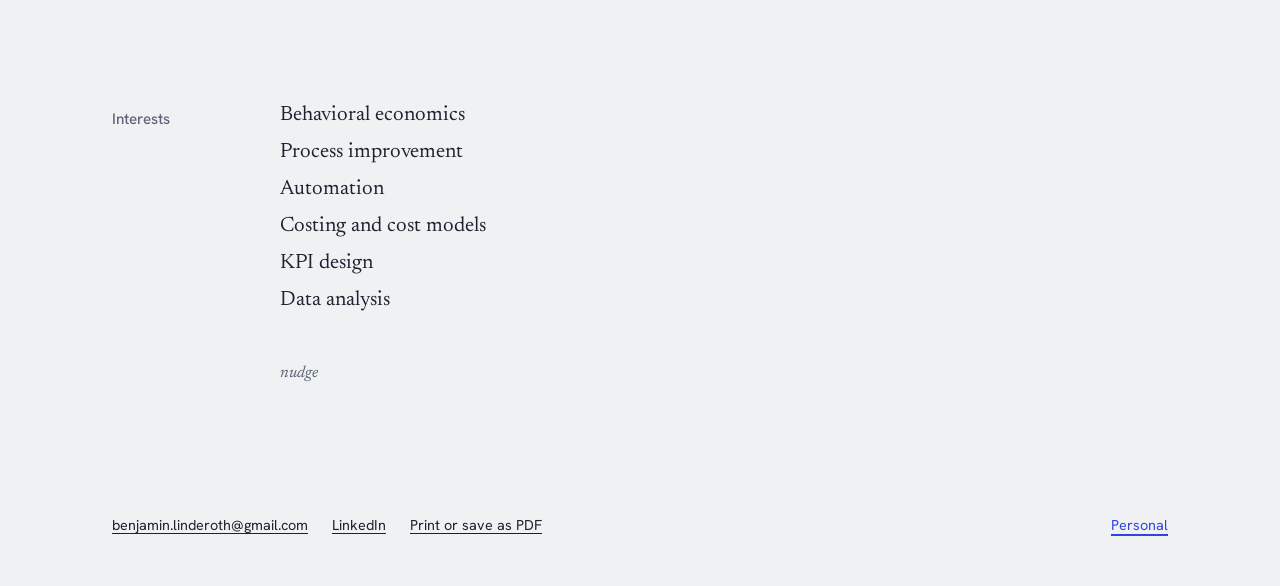
==== commit 53073f0e: "Add files via upload" ====
--- a/index.html
+++ b/index.html
@@ -72,7 +72,7 @@
                   <div class="detail" id="d-automation">
                     <h3>Automating a quality workflow</h3>
                     <p class="where">Tetra Pak, Supply Network Quality, Jun to Sep 2026</p>
-                    <p>Managing a quality deviation required jumping through five SAP transactions and repeatedly re-entering part and supplier numbers. On my own initiative, I built a script in Python and SAP GUI that unified the procedure into a single prompt.</p>
+                    <p>Managing a quality inspection required jumping through five SAP transactions and repeatedly re-entering part and supplier numbers for each part number. On my own initiative, I built a script in Python and SAP GUI that unified the procedure into a single prompt.</p>
 
                     <!-- Interactive flowchart. Kept generic on purpose: no transaction codes or internal system names. -->
                     <div class="fc-widget" data-flowchart>
@@ -193,7 +193,7 @@
                             <span>2. Set up the inspection</span>
                             <span>3. Fetch the supplier number</span>
                             <span>4. Log the incoming inspection</span>
-                            <span>5. Record the reason</span>
+                            <span>5. Record the reason for the change</span>
                           </div>
                         </div>
                         <div class="fc-arrow"></div>
@@ -202,11 +202,11 @@
                           <span class="fc-title">Procedure completed</span>
                         </div>
 
-                        <p class="fc-summary fc-summary-accent">1 manual input, no retyping, about 40 minutes saved a day</p>
+                        <p class="fc-summary fc-summary-accent">1 manual input per part number, removes the risk of typing errors, 40 minutes saved per day</p>
                         </div>
                       </div>
                     </div>
-                    <p>I tested it through several iterations before my colleagues started using it daily. It saves about 40 minutes a day, an estimated SEK 80,000 a year.</p>
+                    <p>I tested it through several iterations before my colleagues started using it daily. It saves them on average 40 minutes of administrative work per day.</p>
                   </div>
                 </li>
                 <li>
@@ -246,6 +246,27 @@
                     <p>I started as Vice Project Leader in June 2024 and took over as Project Leader in January 2025.</p>
                     <p>I led a team of five handling daily finances, budget tracking and internal controls in Fortnox, for a student union with SEK 10 million in annual revenue.</p>
                     <p>I also started moving the internal documents from Swedish to English, to open the committee to international students.</p>
+                  </div>
+                </li>
+              </ul>
+            </li>
+          </ol>
+          </div>
+
+          <p class="group-label later">Personal</p>
+          <div class="tl-wrap">
+          <ol class="tl scaled">
+            <li class="tl-year" data-year="2026">
+              <p class="tl-label">2026</p>
+              <ul class="items">
+                <li>
+                  <button class="item" aria-expanded="false" aria-controls="d-oc" data-start="2026-10" data-end="present">Opportunity costs made simple</button>
+                  <div class="detail" id="d-oc">
+                    <h3>Opportunity costs made simple</h3>
+                    <p class="where">Personal project, Oct 2026 to present</p>
+                    <p>An interactive calculator that shows what money spent today could grow into if it were invested instead.</p>
+                    <p>I built it because I think the idea of opportunity cost gets lost on people. Pick a purchase or a habit, and it compares what the money could become with what the item is still worth.</p>
+                    <p><a class="app-link" href="opportunity-costs.html">Open the calculator</a></p>
                   </div>
                 </li>
               </ul>
--- a/style.css
+++ b/style.css
@@ -791,3 +791,179 @@
   .fc-node { animation: none !important; }
   .fc-track.active { animation: none; }
 }
+
+/* Link from the project text to the calculator */
+.app-link {
+  font-family: var(--sans); font-size: 0.95rem; color: var(--accent);
+  text-decoration: underline; text-decoration-thickness: 1px; text-underline-offset: 0.2em;
+}
+
+/* =========================================================
+   Opportunity costs made simple (opportunity-costs.html)
+   ========================================================= */
+[data-page="oc"] { --invest: var(--accent); --cash: var(--ink); --resale: #B4884B; }
+.oc-hero { padding: clamp(3rem, 8vw, 6rem) 0 clamp(2rem, 4vw, 3rem); }
+.oc-hero h1 {
+  margin: 0; max-width: 16ch;
+  font-weight: 380; font-size: clamp(2.6rem, 7vw, 5rem); line-height: 1; letter-spacing: -0.025em;
+}
+.oc-lede { margin: 1.5rem 0 0; max-width: 34rem; font-size: clamp(1.2rem, 2.4vw, 1.45rem); line-height: 1.4; color: var(--muted); }
+
+.oc-block { margin: 0 0 2rem; }
+.oc-row-head { display: flex; justify-content: space-between; align-items: baseline; gap: 1rem; margin: 0 0 0.9rem; }
+.oc-small { margin: 0; font-family: var(--sans); font-weight: 500; font-size: 0.9rem; color: var(--muted); }
+.oc-badge { font-family: var(--sans); font-size: 0.8rem; color: var(--accent); }
+.oc-muted { margin: 0; font-family: var(--sans); font-size: 0.9rem; color: var(--muted); line-height: 1.5; }
+.oc-h2 { margin: 0 0 0.25rem; font-weight: 450; font-size: 1.6rem; line-height: 1.2; }
+
+/* Presets */
+.oc-presets { display: grid; grid-template-columns: repeat(4, minmax(0, 1fr)); gap: 0.75rem; }
+.oc-preset {
+  display: flex; flex-direction: column; gap: 0.15rem; text-align: left;
+  padding: 0.9rem 1rem; cursor: pointer;
+  background: color-mix(in srgb, var(--paper) 55%, #fff);
+  border: 1px solid var(--rule); border-radius: 8px;
+  font: inherit; color: var(--ink);
+  transition: border-color 0.2s, box-shadow 0.2s;
+}
+.oc-preset:hover { border-color: var(--muted); }
+.oc-preset[aria-pressed="true"] { border-color: var(--accent); box-shadow: 0 0 0 1px var(--accent); }
+.oc-preset-name { font-size: 1.15rem; line-height: 1.25; }
+.oc-preset-sub { font-family: var(--sans); font-size: 0.82rem; color: var(--muted); }
+.oc-preset-cost { margin-top: 0.6rem; font-family: var(--sans); font-size: 0.8rem; color: var(--muted); font-variant-numeric: tabular-nums; }
+
+/* Cards and layout */
+.oc-main { display: grid; grid-template-columns: minmax(0, 5fr) minmax(0, 7fr); gap: 1.25rem; align-items: start; margin: 0 0 1.25rem; }
+.oc-card {
+  background: color-mix(in srgb, var(--paper) 55%, #fff);
+  border: 1px solid var(--rule); border-radius: 10px;
+  padding: clamp(1.1rem, 3vw, 1.75rem);
+}
+
+/* Controls */
+.oc-field { margin: 0 0 1.6rem; }
+.oc-field:last-child { margin-bottom: 0; }
+.oc-field-head { display: flex; justify-content: space-between; align-items: flex-end; gap: 1rem; margin: 0 0 0.6rem; }
+.oc-label { font-size: 1.05rem; line-height: 1.25; }
+.oc-label small { display: block; margin-top: 0.1rem; font-family: var(--sans); font-size: 0.8rem; color: var(--muted); }
+.oc-num {
+  display: inline-flex; align-items: baseline; gap: 0.2rem; flex-shrink: 0;
+  padding: 0.3rem 0.55rem; border: 1px solid var(--rule); border-radius: 6px; background: #fff;
+  font-family: var(--sans); font-size: 0.85rem; color: var(--muted);
+}
+.oc-num:focus-within { border-color: var(--accent); }
+.oc-num input {
+  width: 6.5rem; border: 0; padding: 0; background: transparent; outline: none;
+  font: inherit; font-size: 0.95rem; color: var(--ink); text-align: right; font-variant-numeric: tabular-nums;
+}
+.oc-value { font-family: var(--sans); font-size: 0.95rem; color: var(--accent); font-variant-numeric: tabular-nums; }
+.oc-controls input[type="range"] { width: 100%; margin: 0; accent-color: var(--accent); cursor: pointer; }
+
+.oc-seg { display: flex; flex-wrap: wrap; gap: 0.35rem; }
+.oc-chips { display: flex; flex-wrap: wrap; gap: 0.35rem; margin-top: 0.7rem; }
+.oc-seg button, .oc-chips button {
+  padding: 0.35rem 0.7rem; cursor: pointer;
+  background: transparent; border: 1px solid var(--rule); border-radius: 999px;
+  font-family: var(--sans); font-size: 0.82rem; color: var(--muted);
+  transition: color 0.2s, border-color 0.2s, background-color 0.2s;
+}
+.oc-seg button:hover, .oc-chips button:hover { color: var(--ink); border-color: var(--muted); }
+.oc-seg button[aria-pressed="true"], .oc-chips button[aria-pressed="true"] {
+  color: #fff; background: var(--ink); border-color: var(--ink);
+}
+
+.oc-switch-row { display: flex; justify-content: space-between; align-items: center; gap: 1rem; padding-top: 1.2rem; border-top: 1px solid var(--rule); }
+.oc-switch {
+  position: relative; flex-shrink: 0; width: 42px; height: 24px; padding: 0; cursor: pointer;
+  border: 0; border-radius: 999px; background: var(--rule); transition: background-color 0.2s;
+}
+.oc-switch span {
+  position: absolute; left: 3px; top: 3px; width: 18px; height: 18px; border-radius: 50%;
+  background: #fff; box-shadow: 0 1px 2px rgba(0,0,0,0.15); transition: transform 0.2s;
+}
+.oc-switch[aria-checked="true"] { background: var(--accent); }
+.oc-switch[aria-checked="true"] span { transform: translateX(18px); }
+
+/* Result */
+.oc-mult { font-family: var(--sans); font-size: 0.85rem; color: var(--accent); text-align: right; }
+.oc-big {
+  margin: 0.2rem 0 0.4rem;
+  font-weight: 380; font-size: clamp(2.6rem, 6vw, 4.2rem); line-height: 1.05; letter-spacing: -0.02em;
+  font-variant-numeric: tabular-nums;
+}
+.oc-bars { margin: 1.6rem 0 0; padding-top: 1.4rem; border-top: 1px solid var(--rule); display: grid; gap: 1.4rem; }
+.oc-bar-head { display: flex; justify-content: space-between; align-items: baseline; gap: 1rem; margin-bottom: 0.5rem; }
+.oc-bar-head span { display: inline-flex; align-items: center; gap: 0.5rem; font-size: 1.05rem; }
+.oc-bar-head strong { font-weight: 450; font-size: 1.3rem; font-variant-numeric: tabular-nums; }
+.oc-bar { display: flex; gap: 2px; height: 10px; border-radius: 999px; overflow: hidden; background: var(--paper); border: 1px solid var(--rule); }
+.oc-fill { height: 100%; transition: width 0.5s cubic-bezier(0.2, 0.7, 0.2, 1); }
+.oc-fill-cash { background: var(--cash); opacity: 0.55; }
+.oc-fill-growth { background: var(--invest); }
+.oc-fill-resale { background: var(--resale); }
+.oc-bar-foot { display: flex; justify-content: space-between; gap: 1rem; margin-top: 0.4rem; font-family: var(--sans); font-size: 0.8rem; color: var(--muted); font-variant-numeric: tabular-nums; }
+.oc-note { margin-top: 1.6rem; padding-top: 1.2rem; border-top: 1px solid var(--rule); }
+.oc-note p { margin: 0 0 0.7rem; font-size: 1rem; line-height: 1.55; }
+.oc-note p:last-child { margin-bottom: 0; color: var(--muted); }
+
+.oc-dot { display: inline-block; width: 9px; height: 9px; border-radius: 50%; }
+.oc-dot-invest { background: var(--invest); }
+.oc-dot-cash { width: 14px; height: 0; border-radius: 0; border-top: 2px dashed var(--cash); opacity: 0.6; }
+.oc-dot-resale { background: var(--resale); }
+
+/* Chart */
+.oc-chart-card { margin: 0 0 2.5rem; }
+.oc-chart-head { display: flex; justify-content: space-between; align-items: flex-start; flex-wrap: wrap; gap: 1rem; margin: 0 0 1.25rem; }
+.oc-legend { list-style: none; margin: 0; padding: 0; display: flex; flex-wrap: wrap; gap: 0.5rem 1.1rem; font-family: var(--sans); font-size: 0.82rem; color: var(--muted); }
+.oc-legend li { display: inline-flex; align-items: center; gap: 0.4rem; }
+.oc-chart { position: relative; width: 100%; touch-action: pan-y; }
+.oc-chart svg { display: block; overflow: visible; }
+.oc-grid { stroke: var(--rule); stroke-width: 1; }
+.oc-axis { font-family: var(--sans); font-size: 11px; fill: var(--muted); }
+.oc-area { fill: var(--invest); opacity: 0.09; }
+.oc-line-invest { fill: none; stroke: var(--invest); stroke-width: 2.5; stroke-linejoin: round; }
+.oc-line-cash { fill: none; stroke: var(--cash); stroke-width: 1.5; stroke-dasharray: 4 4; opacity: 0.6; }
+.oc-line-resale { fill: none; stroke: var(--resale); stroke-width: 2; }
+.oc-cross-dot { fill: var(--invest); stroke: #fff; stroke-width: 2; }
+.oc-guide, .oc-hdot { opacity: 0; transition: opacity 0.15s; }
+.oc-guide { stroke: var(--muted); stroke-width: 1; stroke-dasharray: 2 3; }
+.oc-hdot { stroke: #fff; stroke-width: 2; }
+.oc-hdot-invested { fill: var(--invest); }
+.oc-hdot-cash { fill: var(--cash); }
+.oc-hdot-resale { fill: var(--resale); }
+.oc-chart.hover .oc-guide, .oc-chart.hover .oc-hdot { opacity: 1; }
+.oc-tip {
+  position: absolute; width: 210px; pointer-events: none;
+  padding: 0.6rem 0.75rem; background: #fff; border: 1px solid var(--rule); border-radius: 8px;
+  box-shadow: 0 8px 24px -12px rgba(28, 34, 48, 0.25);
+  font-family: var(--sans); font-size: 0.8rem; color: var(--muted); font-variant-numeric: tabular-nums;
+  opacity: 0; transition: opacity 0.15s;
+}
+.oc-chart.hover .oc-tip { opacity: 1; }
+.oc-tip strong { display: block; margin-bottom: 0.3rem; font-weight: 500; color: var(--ink); }
+.oc-tip span { display: block; }
+.oc-tip .oc-tip-total { margin-top: 0.3rem; padding-top: 0.3rem; border-top: 1px solid var(--rule); color: var(--ink); }
+
+.oc-details { margin-top: 1.25rem; padding-top: 1rem; border-top: 1px solid var(--rule); }
+.oc-details summary { cursor: pointer; font-family: var(--sans); font-size: 0.9rem; color: var(--muted); }
+.oc-details summary:hover { color: var(--accent); }
+.oc-table-wrap { overflow-x: auto; margin-top: 1rem; }
+.oc-table { width: 100%; border-collapse: collapse; font-family: var(--sans); font-size: 0.85rem; font-variant-numeric: tabular-nums; }
+.oc-table th, .oc-table td { padding: 0.55rem 0.75rem; text-align: right; white-space: nowrap; border-bottom: 1px solid var(--rule); }
+.oc-table th:first-child { text-align: left; }
+.oc-table thead th { font-weight: 500; color: var(--muted); }
+.oc-table tbody th { font-weight: 400; color: var(--ink); }
+.oc-table td { color: var(--ink); }
+.oc-table tr.oc-cross { background: color-mix(in srgb, var(--accent) 6%, transparent); }
+
+.oc-about { max-width: 42rem; margin: 0 0 3rem; }
+.oc-about p { margin: 0.7rem 0 0; font-size: 1rem; line-height: 1.6; color: var(--muted); }
+
+[data-page="oc"] footer .wrap { align-items: baseline; }
+
+@media (max-width: 900px) {
+  .oc-presets { grid-template-columns: repeat(2, minmax(0, 1fr)); }
+  .oc-main { grid-template-columns: minmax(0, 1fr); }
+}
+@media (prefers-reduced-motion: reduce) {
+  .oc-fill, .oc-switch, .oc-switch span { transition: none; }
+}
